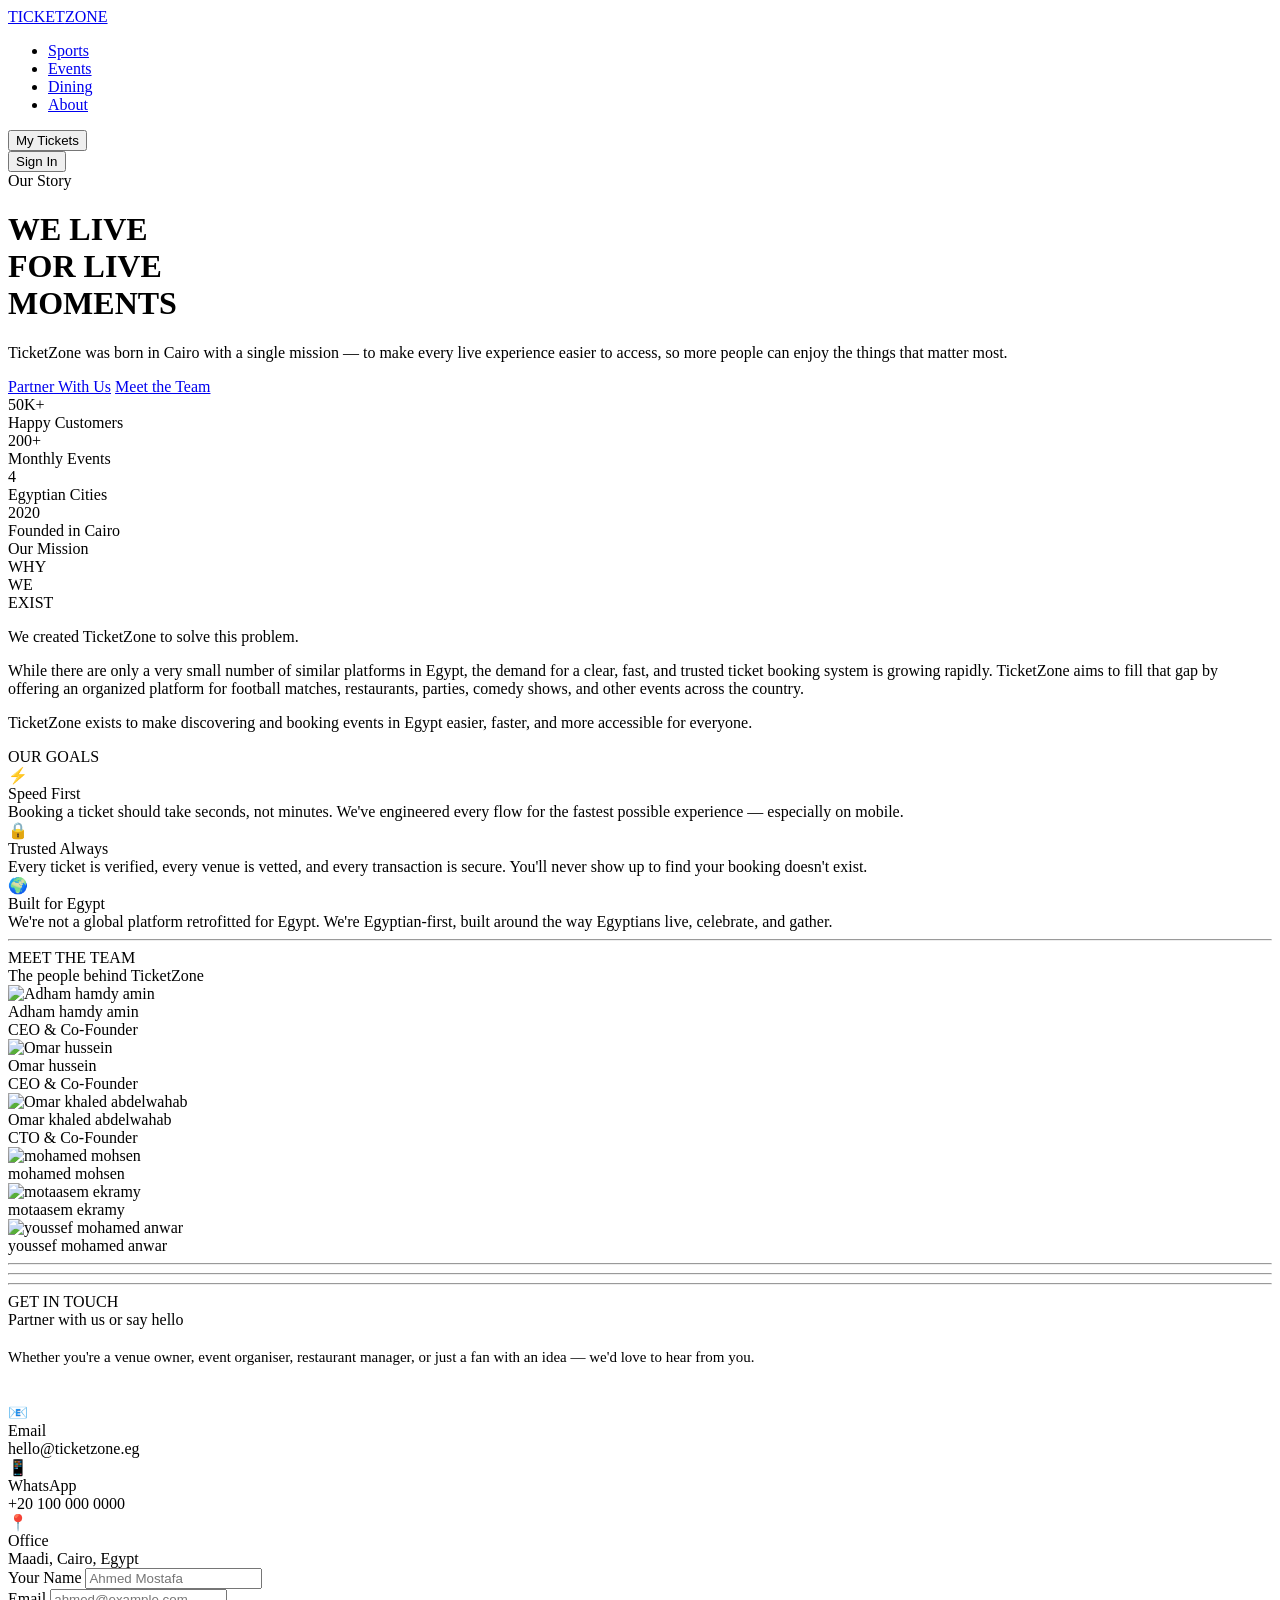
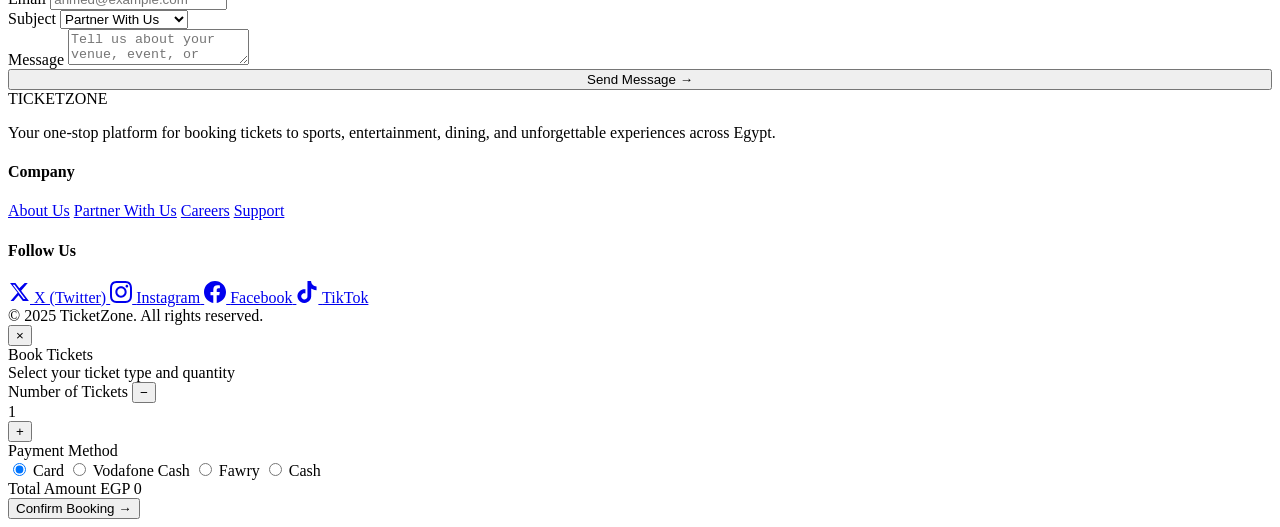
==== public/html/about.html @ b4df5277 "first commit - laravel backend" ====
<!doctype html>
<html lang="en">
  <head>
    <meta charset="UTF-8" />
    <meta name="viewport" content="width=device-width, initial-scale=1.0" />
    <title>About — TicketZone</title>
    <link rel="stylesheet" href="/css/about.css" />
  </head>

  <body>
    <nav>
      <a href="index.html" class="logo">TICKET<span>ZONE</span></a>
      <ul class="nav-links">
        <li><a href="sports.html">Sports</a></li>
        <li><a href="events.html" >Events</a></li>
        <li><a href="dining.html">Dining</a></li>
        <li><a href="about.html" class="active">About</a></li>
      </ul>
      <div class="nav-ctas">

        <a href="" id="myTicketsLink">
          <button class="nav-cta" onclick="openModal({ name: 'Sign In' })">
            My Tickets
          </button>
        </a>
        <a href="sign-in.html" id="signInLink">
          <button class="nav-sign">Sign In</button>
        </a>

        <!-- Profile Dropdown (Hidden initially) -->
        <div
          class="profile-dropdown-container"
          id="profileDropdownBtn"
          style="display: none; position: relative;"
        >
          <button class="nav-profile" onclick="toggleProfilePopup(event)">
            <svg xmlns="http://www.w3.org/2000/svg" width="20" height="20" viewBox="0 0 24 24" fill="none" stroke="currentColor" stroke-width="2" stroke-linecap="round" stroke-linejoin="round"><path d="M20 21v-2a4 4 0 0 0-4-4H8a4 4 0 0 0-4 4v2"></path><circle cx="12" cy="7" r="4"></circle></svg>
          </button>
          <div class="profile-popup" id="profilePopup">
            <div class="profile-header">
              <div class="profile-name">Frontend Team</div>
              <div class="profile-email">frontend@example.com</div>
            </div>
            <div class="profile-menu">
              <a href="#" class="profile-item">
                <svg xmlns="http://www.w3.org/2000/svg" width="18" height="18" viewBox="0 0 24 24" fill="none" stroke="currentColor" stroke-width="2" stroke-linecap="round" stroke-linejoin="round"><path d="M4 19.5A2.5 2.5 0 0 1 6.5 17H20"></path><path d="M6.5 2H20v20H6.5A2.5 2.5 0 0 1 4 19.5v-15A2.5 2.5 0 0 1 6.5 2z"></path></svg>
                My Tickets
              </a>
              <a href="#" class="profile-item">
                <svg xmlns="http://www.w3.org/2000/svg" width="18" height="18" viewBox="0 0 24 24" fill="none" stroke="currentColor" stroke-width="2" stroke-linecap="round" stroke-linejoin="round"><path d="M12.22 2h-.44a2 2 0 0 0-2 2v.18a2 2 0 0 1-1 1.73l-.43.25a2 2 0 0 1-2 0l-.15-.08a2 2 0 0 0-2.73.73l-.22.38a2 2 0 0 0 .73 2.73l.15.1a2 2 0 0 1 1 1.72v.51a2 2 0 0 1-1 1.74l-.15.09a2 2 0 0 0-.73 2.73l.22.38a2 2 0 0 0 2.73.73l.15-.08a2 2 0 0 1 2 0l.43.25a2 2 0 0 1 1 1.73V20a2 2 0 0 0 2 2h.44a2 2 0 0 0 2-2v-.18a2 2 0 0 1 1-1.73l.43-.25a2 2 0 0 1 2 0l.15.08a2 2 0 0 0 2.73-.73l.22-.39a2 2 0 0 0-.73-2.73l-.15-.08a2 2 0 0 1-1-1.74v-.5a2 2 0 0 1 1-1.74l.15-.09a2 2 0 0 0 .73-2.73l-.22-.38a2 2 0 0 0-2.73-.73l-.15.08a2 2 0 0 1-2 0l-.43-.25a2 2 0 0 1-1-1.73V4a2 2 0 0 0-2-2z"></path><circle cx="12" cy="12" r="3"></circle></svg>
                Settings
              </a>
              <div class="profile-divider"></div>
              <a href="#" class="profile-item" onclick="signOut(event)">
                <svg xmlns="http://www.w3.org/2000/svg" width="18" height="18" viewBox="0 0 24 24" fill="none" stroke="currentColor" stroke-width="2" stroke-linecap="round" stroke-linejoin="round"><path d="M9 21H5a2 2 0 0 1-2-2V5a2 2 0 0 1 2-2h4"></path><polyline points="16 17 21 12 16 7"></polyline><line x1="21" y1="12" x2="9" y2="12"></line></svg>
                Sign Out
              </a>
            </div>
          </div>
        </div>
      </div>
    </nav>

    <div class="about-hero">
      <div>
        <div class="fade-up hero-tag">Our Story</div>
        <h1 class="fade-up manifesto">
          WE LIVE<br />FOR <span>LIVE</span><br />MOMENTS
        </h1>
        <p class="fade-up hero-desc">
          TicketZone was born in Cairo with a single mission — to make every
          live experience easier to access, so more people can enjoy the things
          that matter most.
        </p>
        <div class="fade-up hero-btns">
          <a href="#contact" class="btn-primary">Partner With Us</a>
          <a href="#team" class="btn-outline">Meet the Team</a>
        </div>
      </div>
      <div class="img-mosaic">
        <div class="img-mosaic-cell"></div>
        <div class="img-mosaic-cell"></div>
        <div class="img-mosaic-cell"></div>
        <div class="img-mosaic-cell"></div>
      </div>
    </div>

    <section class="section" style="padding-bottom: 0">
      <div class="stat-cards">
        <div class="stat-card">
          <div class="stat-card-num">50<span>K+</span></div>
          <div class="stat-card-label">Happy Customers</div>
        </div>
        <div class="stat-card">
          <div class="stat-card-num">200<span>+</span></div>
          <div class="stat-card-label">Monthly Events</div>
        </div>
        <div class="stat-card">
          <div class="stat-card-num">4</div>
          <div class="stat-card-label">Egyptian Cities</div>
        </div>
        <div class="stat-card">
          <div class="stat-card-num">2020</div>
          <div class="stat-card-label">Founded in Cairo</div>
        </div>
      </div>
    </section>

    <div class="mission-section">
      <div class="mission-grid">
        <div>
          <div class="mission-label">Our Mission</div>
          <div class="mission-title">WHY<br />WE<br />EXIST</div>
        </div>
        <div class="mission-body">
          <p>We created TicketZone to solve this problem.</p>
          <p>
            While there are only a very small number of similar platforms in
            Egypt, the demand for a clear, fast, and trusted ticket booking
            system is growing rapidly. TicketZone aims to fill that gap by
            offering an organized platform for football matches, restaurants,
            parties, comedy shows, and other events across the country.
          </p>
          <p>
            TicketZone exists to make discovering and booking events in Egypt
            easier, faster, and more accessible for everyone.
          </p>
        </div>
      </div>
    </div>

    <section class="section">
      <div class="section-header">
        <div>
          <div class="section-title">OUR <span class="accent">GOALS</span></div>
        </div>
      </div>
      <div class="values-grid">
        <div class="value-card">
          <div class="value-icon">⚡</div>
          <div class="value-title">Speed First</div>
          <div class="value-desc">
            Booking a ticket should take seconds, not minutes. We've engineered
            every flow for the fastest possible experience — especially on
            mobile.
          </div>
        </div>
        <div class="value-card">
          <div class="value-icon">🔒</div>
          <div class="value-title">Trusted Always</div>
          <div class="value-desc">
            Every ticket is verified, every venue is vetted, and every
            transaction is secure. You'll never show up to find your booking
            doesn't exist.
          </div>
        </div>
        <div class="value-card">
          <div class="value-icon">🌍</div>
          <div class="value-title">Built for Egypt</div>
          <div class="value-desc">
            We're not a global platform retrofitted for Egypt. We're
            Egyptian-first, built around the way Egyptians live, celebrate, and
            gather.
          </div>
        </div>
      </div>
    </section>

    <hr class="divider" />

    <section class="section" id="team">
      <div class="section-header">
        <div>
          <div class="section-title">
            MEET THE <span class="accent">TEAM</span>
          </div>
          <div class="section-sub">The people behind TicketZone</div>
        </div>
      </div>
      <div class="team-grid" id="teamGrid"></div>
    </section>

    <hr class="divider" />

    <hr class="divider" />

    <hr class="divider" />

    <section class="section" id="contact">
      <div class="section-header">
        <div>
          <div class="section-title">
            GET IN <span class="accent">TOUCH</span>
          </div>
          <div class="section-sub">Partner with us or say hello</div>
        </div>
      </div>
      <div class="contact-grid">
        <div>
          <p
            style="
              color: var(--muted);
              font-size: 15px;
              line-height: 1.8;
              margin-bottom: 32px;
            "
          >
            Whether you're a venue owner, event organiser, restaurant manager,
            or just a fan with an idea — we'd love to hear from you.
          </p>
          <div class="contact-info">
            <div class="contact-row">
              <div class="contact-icon">📧</div>
              <div>
                <div class="contact-row-label">Email</div>
                <div class="contact-row-value">hello@ticketzone.eg</div>
              </div>
            </div>
            <div class="contact-row">
              <div class="contact-icon">📱</div>
              <div>
                <div class="contact-row-label">WhatsApp</div>
                <div class="contact-row-value">+20 100 000 0000</div>
              </div>
            </div>
            <div class="contact-row">
              <div class="contact-icon">📍</div>
              <div>
                <div class="contact-row-label">Office</div>
                <div class="contact-row-value">Maadi, Cairo, Egypt</div>
              </div>
            </div>
          </div>
        </div>
        <form class="contact-form" onsubmit="handleContact(event)">
          <div class="form-group">
            <label>Your Name</label>
            <input type="text" placeholder="Ahmed Mostafa" />
          </div>
          <div class="form-group">
            <label>Email</label>
            <input type="email" placeholder="ahmed@example.com" />
          </div>
          <div class="form-group">
            <label>Subject</label>
            <select>
              <option>Partner With Us</option>
              <option>List My Venue</option>
              <option>Media Enquiry</option>
              <option>General Enquiry</option>
              <option>Technical Support</option>
            </select>
          </div>
          <div class="form-group">
            <label>Message</label>
            <textarea
              placeholder="Tell us about your venue, event, or idea..."
            ></textarea>
          </div>
          <button
            type="submit"
            class="btn-primary"
            style="width: 100%; text-align: center"
          >
            Send Message →
          </button>
        </form>
      </div>
    </section>

    <footer>
      <div class="footer-grid">
        <div class="footer-brand">
          <span class="logo">TICKET<span>ZONE</span></span>
          <p>
            Your one-stop platform for booking tickets to sports, entertainment,
            dining, and unforgettable experiences across Egypt.
          </p>
        </div>
        <div class="footer-col">
          <h4>Company</h4>
          <a href="about.html">About Us</a>
          <a href="#">Partner With Us</a>
          <a href="#">Careers</a>
          <a href="#">Support</a>
        </div>
        <div class="footer-col">
          <h4>Follow Us</h4>
          <div class="social-links">
            <a href="#" class="social-icon" aria-label="Twitter / X">
              <svg
                xmlns="http://www.w3.org/2000/svg"
                viewBox="0 0 24 24"
                width="22"
                height="22"
                fill="currentColor"
              >
                <path
                  d="M18.244 2.25h3.308l-7.227 8.26 8.502 11.24H16.17l-4.714-6.231-5.401 6.231H2.744l7.73-8.835L2.245 2.25H8.08l4.262 5.633 5.902-5.633zm-1.161 17.52h1.833L7.084 4.126H5.117z"
                />
              </svg>
              <span>X (Twitter)</span>
            </a>
            <a href="#" class="social-icon" aria-label="Instagram">
              <svg
                xmlns="http://www.w3.org/2000/svg"
                viewBox="0 0 24 24"
                width="22"
                height="22"
                fill="currentColor"
              >
                <path
                  d="M12 2.163c3.204 0 3.584.012 4.85.07 3.252.148 4.771 1.691 4.919 4.919.058 1.265.069 1.645.069 4.849 0 3.205-.012 3.584-.069 4.849-.149 3.225-1.664 4.771-4.919 4.919-1.266.058-1.644.07-4.85.07-3.204 0-3.584-.012-4.849-.07-3.26-.149-4.771-1.699-4.919-4.92-.058-1.265-.07-1.644-.07-4.849 0-3.204.013-3.583.07-4.849.149-3.227 1.664-4.771 4.919-4.919 1.266-.057 1.645-.069 4.849-.069zm0-2.163c-3.259 0-3.667.014-4.947.072-4.358.2-6.78 2.618-6.98 6.98-.059 1.281-.073 1.689-.073 4.948 0 3.259.014 3.668.072 4.948.2 4.358 2.618 6.78 6.98 6.98 1.281.058 1.689.072 4.948.072 3.259 0 3.668-.014 4.948-.072 4.354-.2 6.782-2.618 6.979-6.98.059-1.28.073-1.689.073-4.948 0-3.259-.014-3.667-.072-4.947-.196-4.354-2.617-6.78-6.979-6.98-1.281-.059-1.69-.073-4.949-.073zm0 5.838c-3.403 0-6.162 2.759-6.162 6.162s2.759 6.163 6.162 6.163 6.162-2.759 6.162-6.163c0-3.403-2.759-6.162-6.162-6.162zm0 10.162c-2.209 0-4-1.79-4-4 0-2.209 1.791-4 4-4s4 1.791 4 4c0 2.21-1.791 4-4 4zm6.406-11.845c-.796 0-1.441.645-1.441 1.44s.645 1.44 1.441 1.44c.795 0 1.439-.645 1.439-1.44s-.644-1.44-1.439-1.44z"
                />
              </svg>
              <span>Instagram</span>
            </a>
            <a href="#" class="social-icon" aria-label="Facebook">
              <svg
                xmlns="http://www.w3.org/2000/svg"
                viewBox="0 0 24 24"
                width="22"
                height="22"
                fill="currentColor"
              >
                <path
                  d="M24 12.073c0-6.627-5.373-12-12-12s-12 5.373-12 12c0 5.99 4.388 10.954 10.125 11.854v-8.385H7.078v-3.47h3.047V9.43c0-3.007 1.792-4.669 4.533-4.669 1.312 0 2.686.235 2.686.235v2.953H15.83c-1.491 0-1.956.925-1.956 1.874v2.25h3.328l-.532 3.47h-2.796v8.385C19.612 23.027 24 18.062 24 12.073z"
                />
              </svg>
              <span>Facebook</span>
            </a>
            <a href="#" class="social-icon" aria-label="TikTok">
              <svg
                xmlns="http://www.w3.org/2000/svg"
                viewBox="0 0 24 24"
                width="22"
                height="22"
                fill="currentColor"
              >
                <path
                  d="M12.525.02c1.31-.02 2.61-.01 3.91-.02.08 1.53.63 3.09 1.75 4.17 1.12 1.11 2.7 1.62 4.24 1.79v4.03c-1.44-.05-2.89-.35-4.2-.97-.57-.26-1.1-.59-1.62-.93-.01 2.92.01 5.84-.02 8.75-.08 1.4-.54 2.79-1.35 3.94-1.31 1.92-3.58 3.17-5.91 3.21-1.43.08-2.86-.31-4.08-1.03-2.02-1.19-3.44-3.37-3.65-5.71-.02-.5-.03-1-.01-1.49.18-1.9 1.12-3.72 2.58-4.96 1.66-1.44 3.98-2.13 6.15-1.72.02 1.48-.04 2.96-.04 4.44-.99-.32-2.15-.23-3.02.37-.63.41-1.11 1.04-1.36 1.75-.21.51-.15 1.07-.14 1.61.24 1.64 1.82 3.02 3.5 2.87 1.12-.01 2.19-.66 2.77-1.61.19-.33.4-.67.41-1.06.1-1.79.06-3.57.07-5.36.01-4.03-.01-8.05.02-12.07z"
                />
              </svg>
              <span>TikTok</span>
            </a>
          </div>
        </div>
      </div>
      <div class="footer-bottom">
        <div>&copy; 2025 TicketZone. All rights reserved.</div>
      </div>
    </footer>

    <div class="modal-overlay" id="modalOverlay" onclick="closeModal(event)">
      <div class="modal" id="modal">
        <button class="modal-close" onclick="closeModal()">×</button>
        <div class="modal-title" id="modalTitle">Book Tickets</div>
        <div class="modal-subtitle" id="modalSubtitle">
          Select your ticket type and quantity
        </div>
        <div class="ticket-options" id="ticketOptions"></div>
        <div class="qty-control">
          <span class="qty-label">Number of Tickets</span>
          <button class="qty-btn" onclick="changeQty(-1)">−</button>
          <div class="qty-num" id="qtyNum">1</div>
          <button class="qty-btn" onclick="changeQty(1)">+</button>
        </div>
        <div class="payment-section">
          <div class="payment-title">Payment Method</div>
          <div class="payment-methods" id="paymentMethods">
            <label class="pay-method">
              <input type="radio" name="paymentMethod" value="card" checked />
              <span>Card</span>
            </label>
            <label class="pay-method">
              <input type="radio" name="paymentMethod" value="vodafone" />
              <span>Vodafone Cash</span>
            </label>
            <label class="pay-method">
              <input type="radio" name="paymentMethod" value="fawry" />
              <span>Fawry</span>
            </label>
            <label class="pay-method">
              <input type="radio" name="paymentMethod" value="cash" />
              <span>Cash</span>
            </label>
          </div>
          <div class="payment-details" id="paymentDetails"></div>
        </div>
        <div class="modal-total">
          <span class="total-label">Total Amount</span>
          <span class="total-amount" id="totalAmount">EGP 0</span>
        </div>
        <button class="book-btn" onclick="confirmBooking()">
          Confirm Booking →
        </button>
      </div>
    </div>

    <script>
      const teamMembers = [
        {
          name: "Adham hamdy amin",
          role: "CEO & Co-Founder",
          bio: "",
          img: "",
        },
        {
          name: "Omar hussein",
          role: "CEO & Co-Founder",
          bio: "",
          img: "",
        },
        {
          name: "Omar khaled abdelwahab",
          role: "CTO & Co-Founder",
          bio: "",
          img: "",
        },
        {
          name: "mohamed mohsen",
          role: "",
          bio: "",
          img: "",
        },
        {
          name: "motaasem ekramy",
          role: "",
          bio: "",
          img: "",
        },
        {
          name: "youssef mohamed anwar",
          role: "",
          bio: "",
          img: "",
        },
      ];

      const partnerNames = [
        "AL AHLY SC",
        "ZAMALEK SC",
        "CAIRO OPERA",
        "FOUR SEASONS",
        "W HOTELS",
        "NUSR-ET",
        "CITYSTARS",
        "NOBU CAIRO",
      ];

      function renderTeam() {
        const grid = document.getElementById("teamGrid");
        if (!grid || typeof teamMembers === "undefined") return;
        grid.innerHTML = teamMembers
          .map(
            (m) => `
    <div class="team-card">
      <div class="team-img"><img src="${m.img}" alt="${m.name}" loading="lazy"></div>
      <div class="team-body">
        <div class="team-name">${m.name}</div>
        <div class="team-role">${m.role}</div>
        <div class="team-bio">${m.bio}</div>
      </div>
    </div>`,
          )
          .join("");
      }

      function renderTimeline() {
        const timeline = document.getElementById("timeline");
        if (!timeline || typeof timelineData === "undefined") return;
        timeline.innerHTML = timelineData
          .map(
            (t) => `
    <div class="tl-item">
      <div class="tl-dot"></div>
      <div class="tl-year">${t.year}</div>
      <div class="tl-title">${t.title}</div>
      <div class="tl-desc">${t.desc}</div>
    </div>`,
          )
          .join("");
      }

      function renderPartners() {
        const row = document.getElementById("partnersRow");
        if (!row || typeof partnerNames === "undefined") return;
        row.innerHTML = partnerNames
          .map(
            (p) => `
    <div class="partner-logo">${p}</div>`,
          )
          .join("");
      }

      function handleContact(e) {
        e.preventDefault();
        alert("✅ Message sent! We'll get back to you within 24 hours.");
      }

      renderTeam();
      renderTimeline();
      renderPartners();

      document.querySelectorAll(".nav-links a, .logo").forEach((a) => {
        a.addEventListener("click", function (e) {
          const href = this.getAttribute("href");
          if (!href || href.startsWith("#") || href.startsWith("javascript"))
            return;
          e.preventDefault();
          document.body.style.transition =
            "opacity 0.22s ease, transform 0.22s ease";
          document.body.style.opacity = "0";
          document.body.style.transform = "translateY(-8px)";
          setTimeout(() => {
            location.href = href;
          }, 230);
        });
      });

      // Profile and Sign In State Management
      document.addEventListener("DOMContentLoaded", () => {
        const isSignedIn = localStorage.getItem("signedIn") === "true";
        const signInLink = document.getElementById("signInLink");
        const profileDropdownBtn = document.getElementById("profileDropdownBtn");
        const myTicketsLink = document.getElementById("myTicketsLink");

        if (isSignedIn) {
          if (signInLink) signInLink.style.display = "none";
          if (profileDropdownBtn) profileDropdownBtn.style.display = "block";
          if (myTicketsLink) {
            myTicketsLink.href = "#";
            const btn = myTicketsLink.querySelector("button");
            btn?.removeAttribute("onclick");
            if (btn) btn.onclick = () => alert("Redirecting to My Tickets...");
          }
        } else {
          if (signInLink) signInLink.style.display = "block";
          if (profileDropdownBtn) profileDropdownBtn.style.display = "none";
        }

        // Close dropdown when clicking outside
        document.addEventListener("click", (e) => {
          const popup = document.getElementById("profilePopup");
          const profileBtn = document.getElementById("profileDropdownBtn");
          if (
            popup &&
            popup.classList.contains("active") &&
            profileBtn &&
            !profileBtn.contains(e.target)
          ) {
            popup.classList.remove("active");
          }
        });
      });

      function toggleProfilePopup(e) {
        e.stopPropagation();
        const popup = document.getElementById("profilePopup");
        if (popup) popup.classList.toggle("active");
      }

      function signOut(e) {
        e.preventDefault();
        localStorage.removeItem("signedIn");
        window.location.reload();
      }

      // Modal state
      let currentEvent = null;
      let selectedTicketIdx = 0;
      let qty = 1;
      let paymentMethod = "card";

      function setPaymentDetails(method) {
        paymentMethod = method;
        const wrap = document.getElementById("paymentDetails");
        if (!wrap) return;
        if (method === "card") {
          wrap.innerHTML = `
            <div class="field full">
              <label>Name on card</label>
              <input type="text" id="cardName" placeholder="Full name">
            </div>
            <div class="field full">
              <label>Card number</label>
              <input type="text" id="cardNumber" inputmode="numeric" placeholder="1234 5678 9012 3456" maxlength="19">
            </div>
            <div class="field">
              <label>Expiry</label>
              <input type="text" id="cardExpiry" placeholder="MM/YY" maxlength="5">
            </div>
            <div class="field">
              <label>CVV</label>
              <input type="text" id="cardCvv" inputmode="numeric" placeholder="123" maxlength="3">
            </div>
          `;
          document
            .getElementById("cardNumber")
            ?.addEventListener("input", function (e) {
              let val = this.value.replace(/\\D/g, "");
              val = val.substring(0, 16);
              let parts = [];
              for (let i = 0; i < val.length; i += 4) {
                parts.push(val.substring(i, i + 4));
              }
              this.value = parts.join(" ");
            });
          document
            .getElementById("cardExpiry")
            ?.addEventListener("input", function (e) {
              let val = this.value.replace(/\\D/g, "");
              val = val.substring(0, 4);
              if (val.length >= 3) {
                this.value = val.substring(0, 2) + "/" + val.substring(2);
              } else {
                this.value = val;
              }
            });
          return;
        }
        if (method === "vodafone") {
          wrap.innerHTML = `
            <div class="field full">
              <label>Vodafone Cash number</label>
              <input type="tel" id="vfNumber" placeholder="01xxxxxxxxx" maxlength="11">
            </div>
            <div class="payment-note">You will receive a payment request after confirming.</div>
          `;
          return;
        }
        if (method === "fawry") {
          wrap.innerHTML = `
            <div class="field full">
              <label>Mobile number (for receipt)</label>
              <input type="tel" id="fawryMobile" placeholder="01xxxxxxxxx" maxlength="11">
            </div>
            <div class="payment-note">A Fawry reference code will be generated after confirming.</div>
          `;
          return;
        }
        wrap.innerHTML = `<div class="payment-note">Pay at the venue before entry. Keep your booking confirmation.</div>`;
      }

      function openModal(ev) {
        currentEvent = ev;
        selectedTicketIdx = 0;
        qty = 1;
        document.getElementById("modalTitle").textContent = ev.name;
        document.getElementById("modalSubtitle").textContent =
          (ev.date || "") + (ev.location ? " · " + ev.location : "");
        const opts = document.getElementById("ticketOptions");
        opts.innerHTML = (ev.tickets || [])
          .map(
            (t, i) => `
          <div class="ticket-option ${i === 0 ? "selected" : ""}" onclick="selectTicket(${i})">
            <div>
              <div class="ticket-type">${t.type}</div>
              <div class="ticket-perks">${t.perks}</div>
            </div>
            <div class="ticket-right">
              <div class="ticket-price-tag">EGP ${t.price}</div>
            </div>
          </div>
        `,
          )
          .join("");
        document.getElementById("qtyNum").textContent = qty;
        updateTotal();
        const selected = document.querySelector(
          'input[name="paymentMethod"]:checked',
        );
        setPaymentDetails(selected ? selected.value : "card");
        document.getElementById("modalOverlay").classList.add("open");
      }

      function selectTicket(idx) {
        selectedTicketIdx = idx;
        document.querySelectorAll(".ticket-option").forEach((el, i) => {
          el.classList.toggle("selected", i === idx);
        });
        updateTotal();
      }

      function changeQty(delta) {
        qty = Math.max(1, Math.min(10, qty + delta));
        document.getElementById("qtyNum").textContent = qty;
        updateTotal();
      }

      function updateTotal() {
        if (!currentEvent || !currentEvent.tickets || !currentEvent.tickets.length) {
          document.getElementById("totalAmount").textContent = "EGP 0";
          return;
        }
        const price = currentEvent.tickets[selectedTicketIdx].price * qty;
        document.getElementById("totalAmount").textContent =
          "EGP " + price.toLocaleString();
      }

      function closeModal(e) {
        if (!e || e.target === document.getElementById("modalOverlay") || e.target.classList.contains("modal-close") || e.target.tagName === 'BUTTON') {
          if (e && e.target.tagName === 'BUTTON' && !e.target.classList.contains("modal-close")) return;
          document.getElementById("modalOverlay").classList.remove("open");
        }
      }

      function confirmBooking() {
        if (
          !currentEvent ||
          !currentEvent.tickets ||
          !currentEvent.tickets.length
        ) {
          alert("Sign in to view your tickets.");
          document.getElementById("modalOverlay").classList.remove("open");
          return;
        }
        const t = currentEvent.tickets[selectedTicketIdx];
        const total = (t.price * qty).toLocaleString();
        const method = paymentMethod || "card";

        if (method === "card") {
          const name = (
            document.getElementById("cardName")?.value || ""
          ).trim();
          const number = (
            document.getElementById("cardNumber")?.value || ""
          ).replace(/\\s+/g, "");
          const expiry = (
            document.getElementById("cardExpiry")?.value || ""
          ).trim();
          const cvv = (document.getElementById("cardCvv")?.value || "").trim();
          if (
            !name ||
            number.length < 12 ||
            expiry.length < 4 ||
            cvv.length !== 3
          ) {
            alert(
              "Please enter valid card details.\\n\\n- Name on card\\n- Card number (at least 12 digits)\\n- Expiry (MM/YY)\\n- 3-digit CVV",
            );
            return;
          }
        } else if (method === "vodafone") {
          const vf = (document.getElementById("vfNumber")?.value || "").trim();
          if (!vf || vf.length !== 11) {
            alert("Please enter a valid 11-digit Vodafone Cash number.");
            return;
          }
        } else if (method === "fawry") {
          const m = (
            document.getElementById("fawryMobile")?.value || ""
          ).trim();
          if (!m || m.length < 10) {
            alert("Please enter your mobile number (at least 10 digits).");
            return;
          }
        }

        const methodLabel =
          method === "card"
            ? "Card"
            : method === "vodafone"
              ? "Vodafone Cash"
              : method === "fawry"
                ? "Fawry"
                : "Cash";

        var message =
          "Booking Confirmed!" +
          "\\r\\n\\r\\n" +
          currentEvent.name +
          "\\r\\n" +
          t.type +
          " × " +
          qty +
          "\\r\\n" +
          "Total: EGP " +
          total +
          "\\r\\n" +
          "Payment: " +
          methodLabel +
          "\\r\\n\\r\\n" +
          "A confirmation will be sent to your email.";

        alert(message);
        document.getElementById("modalOverlay").classList.remove("open");
      }

      // Add payment method listener to about.html
      document.addEventListener("DOMContentLoaded", () => {
        document
          .getElementById("paymentMethods")
          ?.addEventListener("change", (e) => {
            if (e.target && e.target.name === "paymentMethod")
              setPaymentDetails(e.target.value);
          });
      });
    </script>
  </body>
</html>
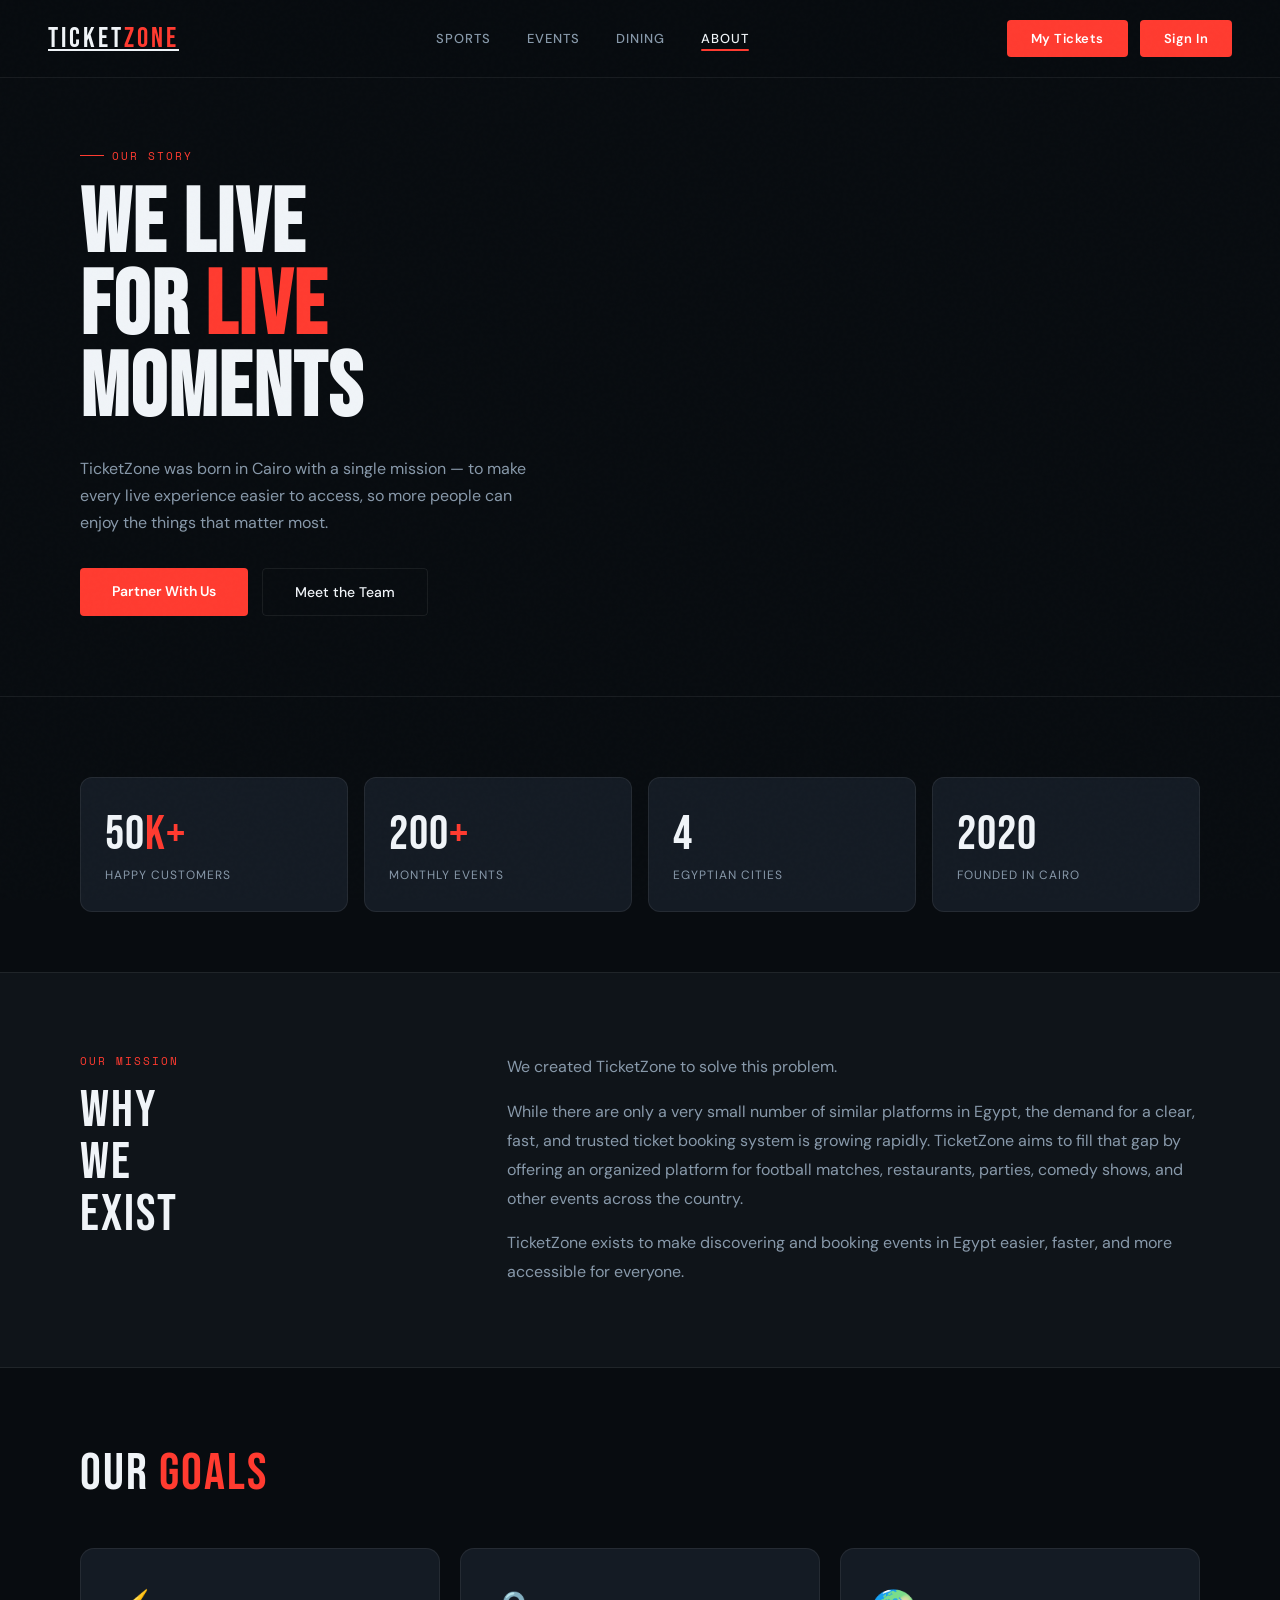
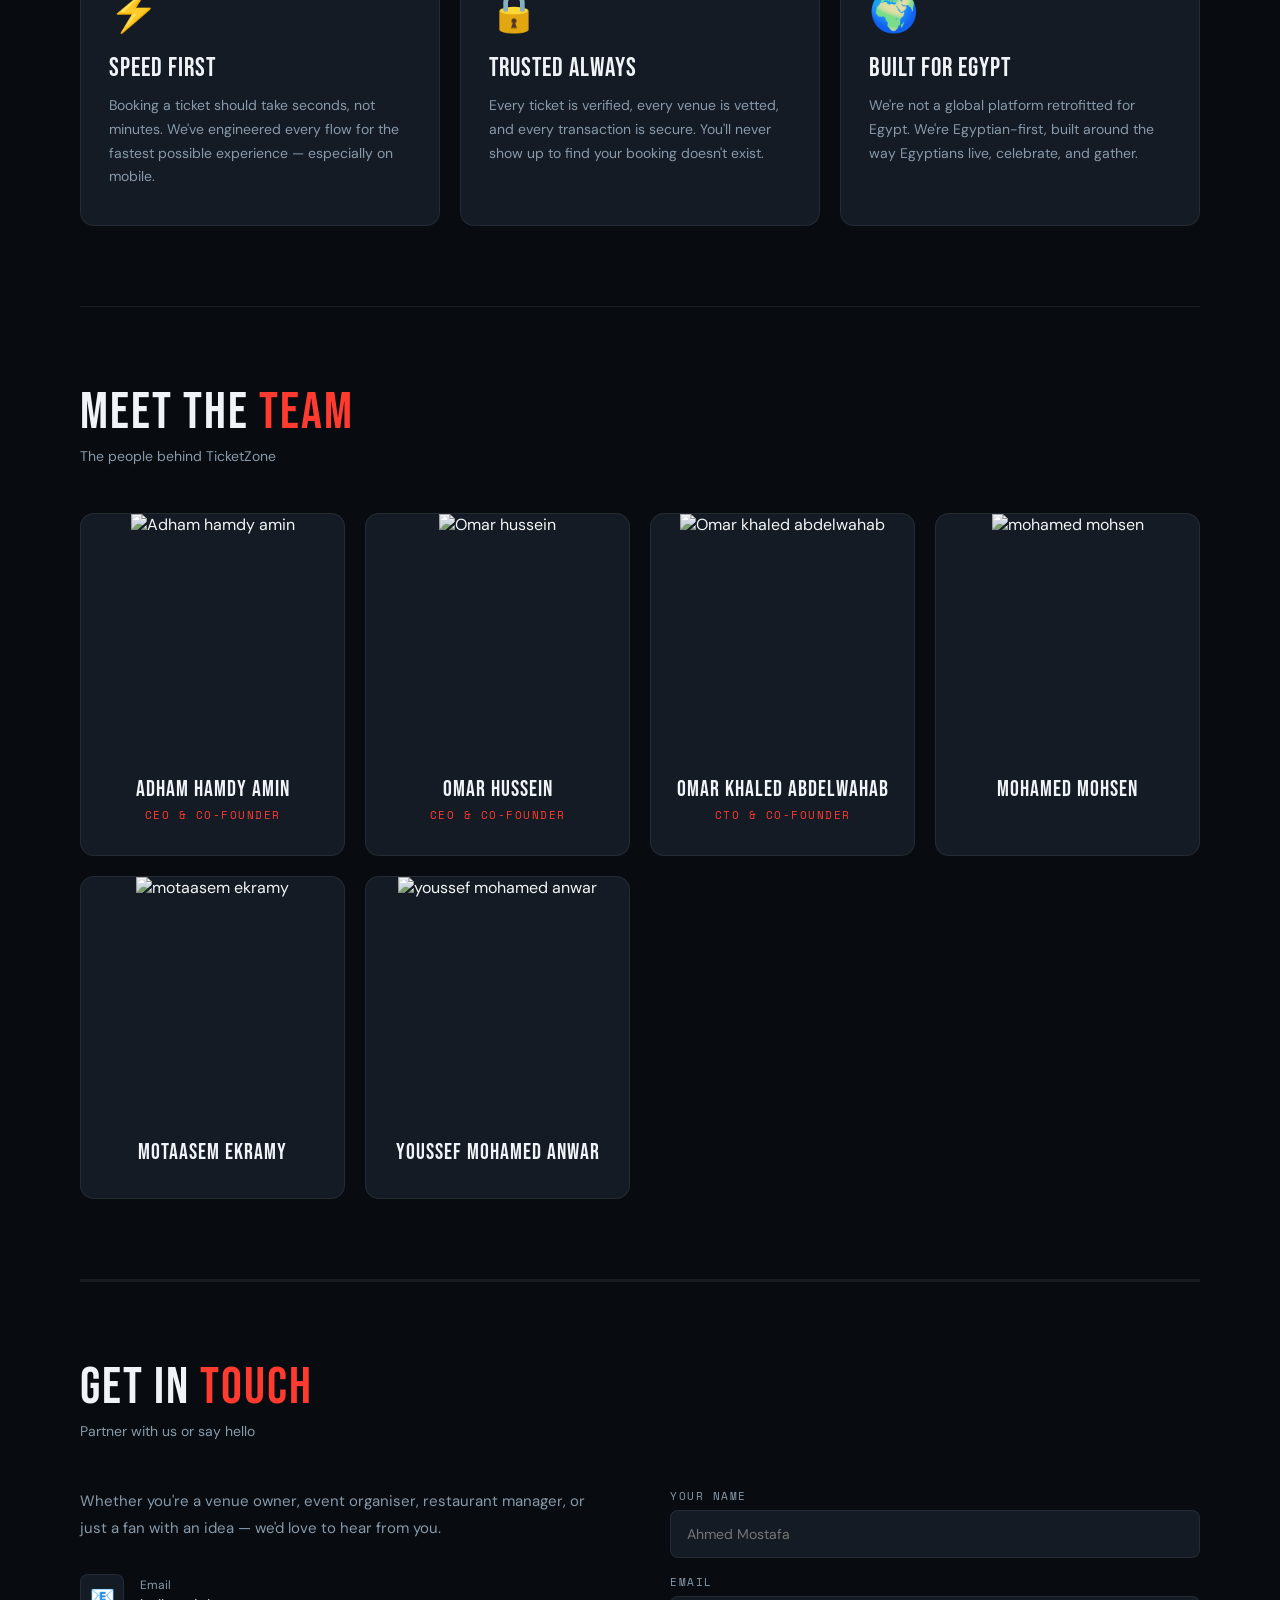
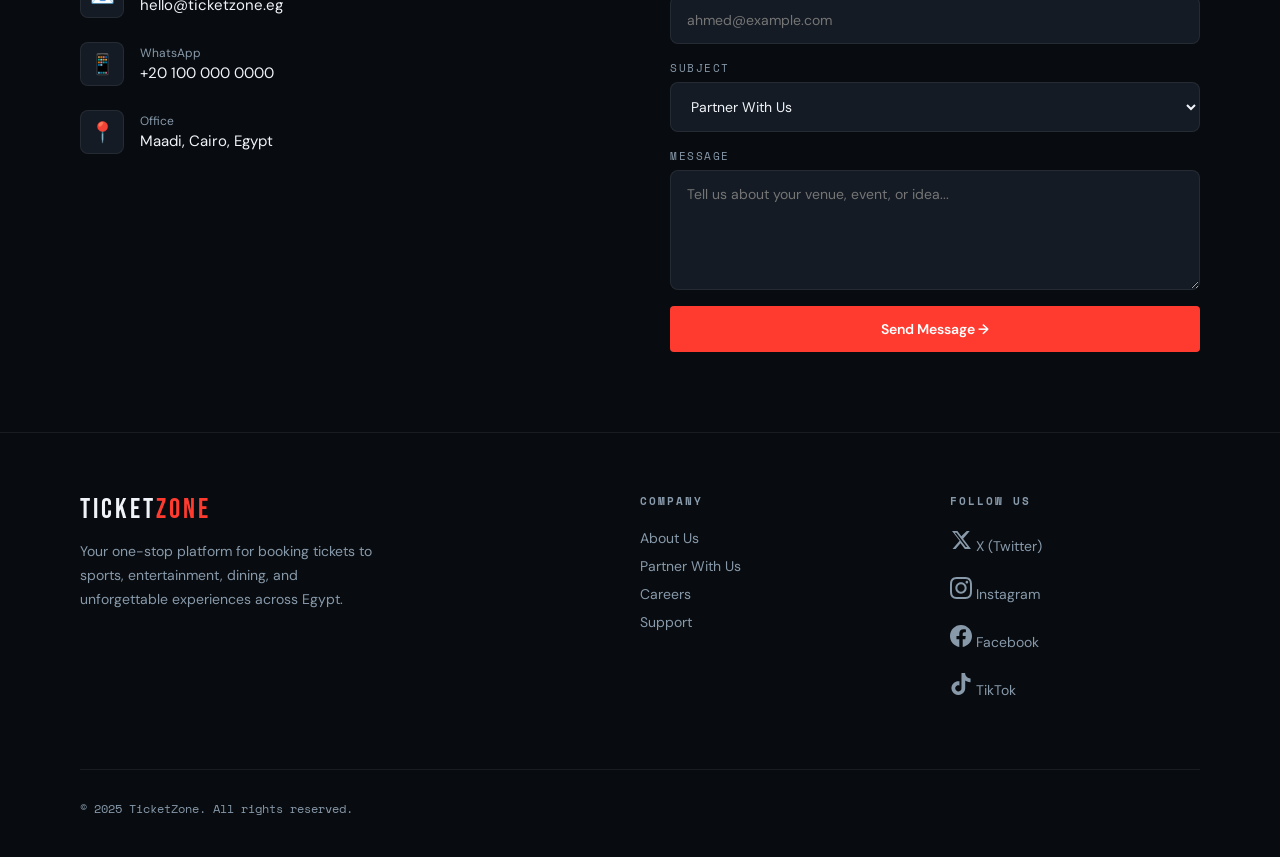
==== commit 9e049b81: "Update stylesheet links to use the correct public path in HTML files Co-authored-by: Copilot <copilo" ====
--- a/public/html/about.html
+++ b/public/html/about.html
@@ -4,7 +4,7 @@
     <meta charset="UTF-8" />
     <meta name="viewport" content="width=device-width, initial-scale=1.0" />
     <title>About — TicketZone</title>
-    <link rel="stylesheet" href="/css/about.css" />
+    <link rel="stylesheet" href="/public/css/about.css" />
   </head>
 
   <body>
--- a/public/css/about.css
+++ b/public/css/about.css
@@ -0,0 +1,1152 @@
+@import url("https://fonts.googleapis.com/css2?family=Bebas+Neue&family=DM+Sans:wght@300;400;500;600&family=Space+Mono:wght@400;700&display=swap");
+
+:root {
+  --bg: rgb(8, 12, 16);
+  --surface: rgb(15, 20, 25);
+  --card: rgb(20, 27, 36);
+  --border: rgba(255, 255, 255, 0.07);
+  --accent: rgb(255, 59, 48);
+  --gold: rgb(255, 184, 0);
+  --cyan: rgb(0, 229, 255);
+  --green: rgb(0, 255, 136);
+  --purple: rgb(168, 85, 247);
+  --pink: rgb(255, 110, 199);
+  --text: rgb(240, 244, 248);
+  --muted: rgb(136, 153, 170);
+  --font-display: "Bebas Neue", sans-serif;
+  --font-body: "DM Sans", sans-serif;
+  --font-mono: "Space Mono", monospace;
+}
+
+*,
+*::before,
+*::after {
+  box-sizing: border-box;
+  margin: 0;
+  padding: 0;
+}
+
+/* --- BASE --- */
+body {
+  background: var(--bg);
+  color: var(--text);
+  font-family: var(--font-body);
+  overflow-x: hidden;
+  cursor: auto;
+}
+body::before {
+  content: "";
+  position: fixed;
+  inset: 0;
+  background-image: url("data:image/svg+xml,%3Csvg viewBox='0 0 256 256' xmlns='http://www.w3.org/2000/svg'%3E%3Cfilter id='noise'%3E%3CfeTurbulence type='fractalNoise' baseFrequency='0.9' numOctaves='4' stitchTiles='stitch'/%3E%3C/filter%3E%3Crect width='100%25' height='100%25' filter='url(%23noise)' opacity='0.03'/%3E%3C/svg%3E");
+  pointer-events: none;
+  z-index: 9997;
+  opacity: 0.4;
+}
+
+nav {
+  position: fixed;
+  top: 0;
+  left: 0;
+  right: 0;
+  z-index: 100;
+  display: flex;
+  align-items: center;
+  justify-content: space-between;
+  padding: 20px 48px;
+  background: rgba(8, 12, 16, 0.85);
+  backdrop-filter: blur(20px);
+  border-bottom: 1px solid var(--border);
+}
+
+.logo {
+  font-family: var(--font-display);
+  font-size: 28px;
+  letter-spacing: 3px;
+  color: var(--text);
+}
+
+.logo span {
+  color: var(--accent);
+}
+
+.nav-links {
+  display: flex;
+  gap: 36px;
+  list-style: none;
+}
+
+.nav-links a {
+  color: var(--muted);
+  text-decoration: none;
+  font-size: 13px;
+  font-weight: 500;
+  letter-spacing: 1px;
+  text-transform: uppercase;
+  transition: color 0.2s;
+}
+
+.nav-links a:hover {
+  color: var(--text);
+}
+
+.nav-links a.active {
+  color: var(--text);
+  position: relative;
+  display: inline-block;
+  padding-bottom: 4px;
+}
+
+.nav-links a.active::after {
+  content: "";
+  position: absolute;
+  bottom: 0;
+  left: 0;
+  width: 100%;
+  height: 2px;
+  background: var(--accent);
+  border-radius: 1px;
+  transform-origin: left center;
+  animation: navUnderline 0.35s ease forwards;
+}
+
+@keyframes navUnderline {
+  from { transform: scaleX(0); }
+  to   { transform: scaleX(1); }
+}
+
+.page-fade-out {
+  animation: fadeOut 0.25s ease forwards;
+}
+
+@keyframes fadeOut {
+  to { opacity: 0; transform: translateY(-8px); }
+}
+
+.nav-cta {
+  background: var(--accent);
+  color: white;
+  padding: 10px 24px;
+  border: none;
+  border-radius: 4px;
+  font-family: var(--font-body);
+  font-size: 13px;
+  font-weight: 600;
+  letter-spacing: 0.5px;
+  cursor: pointer;
+  transition: all 0.2s;
+}
+
+.nav-sign {
+  background: var(--accent);
+  color: white;
+  padding: 10px 24px;
+  border: none;
+  border-radius: 4px;
+  font-family: var(--font-body);
+  font-size: 13px;
+  font-weight: 600;
+  letter-spacing: 0.5px;
+  cursor: pointer;
+  transition: all 0.2s;
+}
+
+.nav-ctas {
+  display: flex;
+  align-items: center;
+  gap: 12px;
+}
+
+.nav-cta:hover,
+.nav-sign:hover {
+  background: rgb(242, 100, 93);
+  transform: translateY(-1px);
+}
+.about-hero {
+  display: grid;
+  grid-template-columns: 1fr 1fr;
+  gap: 60px;
+  align-items: center;
+  padding: 140px 80px 80px;
+  border-bottom: 1px solid var(--border);
+}
+.hero-tag {
+  display: inline-flex;
+  align-items: center;
+  gap: 8px;
+  font-family: var(--font-mono);
+  font-size: 11px;
+  color: var(--accent);
+  text-transform: uppercase;
+  letter-spacing: 2px;
+  margin-bottom: 20px;
+}
+.hero-tag::before {
+  content: "";
+  width: 24px;
+  height: 1px;
+  background: var(--accent);
+}
+.manifesto {
+  font-family: var(--font-display);
+  font-size: clamp(52px, 7vw, 90px);
+  letter-spacing: 2px;
+  line-height: 0.92;
+  margin-bottom: 24px;
+}
+.manifesto span {
+  color: var(--accent);
+}
+.hero-desc {
+  color: var(--muted);
+  font-size: 16px;
+  line-height: 1.7;
+  max-width: 460px;
+  margin-bottom: 32px;
+}
+.hero-btns {
+  display: flex;
+  gap: 14px;
+}
+.img-mosaic {
+  display: grid;
+  grid-template-columns: 1fr 1fr;
+  gap: 12px;
+}
+.img-mosaic-cell {
+  border-radius: 12px;
+  overflow: hidden;
+}
+.img-mosaic-cell img {
+  width: 100%;
+  height: 200px;
+  object-fit: cover;
+  filter: saturate(0.7);
+  transition: filter 0.3s;
+}
+.img-mosaic-cell:hover img {
+  filter: saturate(1);
+}
+.img-mosaic-cell:nth-child(2) {
+  margin-top: 28px;
+}
+.img-mosaic-cell:nth-child(4) {
+  margin-top: -28px;
+}
+
+/* --- SECTION --- */
+.section {
+  padding: 80px;
+}
+.section-header {
+  display: flex;
+  justify-content: space-between;
+  align-items: flex-end;
+  margin-bottom: 48px;
+}
+.section-title {
+  font-family: var(--font-display);
+  font-size: 52px;
+  letter-spacing: 2px;
+  line-height: 1;
+}
+.section-title .accent {
+  color: var(--accent);
+}
+.section-sub {
+  color: var(--muted);
+  font-size: 14px;
+  margin-top: 8px;
+}
+
+/* --- STAT CARDS --- */
+.stat-cards {
+  display: grid;
+  grid-template-columns: repeat(4, 1fr);
+  gap: 16px;
+  margin-bottom: 60px;
+}
+.stat-card {
+  background: var(--card);
+  border: 1px solid var(--border);
+  border-radius: 12px;
+  padding: 28px 24px;
+}
+.stat-card-num {
+  font-family: var(--font-display);
+  font-size: 48px;
+  letter-spacing: 1px;
+}
+.stat-card-num span {
+  color: var(--accent);
+}
+.stat-card-label {
+  font-size: 12px;
+  color: var(--muted);
+  text-transform: uppercase;
+  letter-spacing: 1px;
+  margin-top: 4px;
+}
+
+/* --- MISSION --- */
+.mission-section {
+  background: var(--surface);
+  border-top: 1px solid var(--border);
+  border-bottom: 1px solid var(--border);
+  padding: 80px;
+}
+.mission-grid {
+  display: grid;
+  grid-template-columns: 1fr 2fr;
+  gap: 80px;
+  align-items: start;
+}
+.mission-label {
+  font-family: var(--font-mono);
+  font-size: 11px;
+  color: var(--accent);
+  text-transform: uppercase;
+  letter-spacing: 2px;
+  margin-bottom: 16px;
+}
+.mission-title {
+  font-family: var(--font-display);
+  font-size: 52px;
+  letter-spacing: 2px;
+  line-height: 1;
+}
+.mission-body {
+  color: var(--muted);
+  font-size: 16px;
+  line-height: 1.8;
+}
+.mission-body p + p {
+  margin-top: 16px;
+}
+
+/* --- VALUES --- */
+.values-grid {
+  display: grid;
+  grid-template-columns: repeat(3, 1fr);
+  gap: 20px;
+}
+.value-card {
+  background: var(--card);
+  border: 1px solid var(--border);
+  border-radius: 14px;
+  padding: 36px 28px;
+  transition: all 0.3s;
+}
+.value-card:hover {
+  border-color: var(--accent);
+  transform: translateY(-4px);
+}
+.value-icon {
+  font-size: 40px;
+  margin-bottom: 16px;
+}
+.value-title {
+  font-family: var(--font-display);
+  font-size: 26px;
+  letter-spacing: 1px;
+  margin-bottom: 10px;
+}
+.value-desc {
+  color: var(--muted);
+  font-size: 14px;
+  line-height: 1.7;
+}
+
+/* --- TEAM --- */
+.team-grid {
+  display: grid;
+  grid-template-columns: repeat(4, 1fr);
+  gap: 20px;
+}
+.team-card {
+  background: var(--card);
+  border: 1px solid var(--border);
+  border-radius: 14px;
+  overflow: hidden;
+  text-align: center;
+  transition: all 0.3s;
+}
+.team-card:hover {
+  border-color: rgba(255, 255, 255, 0.15);
+  transform: translateY(-4px);
+}
+.team-img {
+  height: 240px;
+  overflow: hidden;
+}
+.team-img img {
+  width: 100%;
+  height: 100%;
+  object-fit: cover;
+  filter: saturate(0.6) grayscale(0.3);
+  transition: all 0.3s;
+}
+.team-card:hover .team-img img {
+  filter: saturate(1) grayscale(0);
+}
+.team-body {
+  padding: 22px;
+}
+.team-name {
+  font-family: var(--font-display);
+  font-size: 22px;
+  letter-spacing: 1px;
+  margin-bottom: 4px;
+}
+.team-role {
+  font-family: var(--font-mono);
+  font-size: 11px;
+  color: var(--accent);
+  text-transform: uppercase;
+  letter-spacing: 1.5px;
+  margin-bottom: 10px;
+}
+.team-bio {
+  font-size: 13px;
+  color: var(--muted);
+  line-height: 1.6;
+}
+
+/* --- TIMELINE --- */
+.timeline {
+  position: relative;
+  padding-left: 40px;
+  max-width: 600px;
+}
+.timeline::before {
+  content: "";
+  position: absolute;
+  left: 12px;
+  top: 0;
+  bottom: 0;
+  width: 1px;
+  background: var(--border);
+}
+.tl-item {
+  position: relative;
+  margin-bottom: 40px;
+}
+.tl-dot {
+  width: 14px;
+  height: 14px;
+  border-radius: 50%;
+  background: var(--accent);
+  border: 2px solid var(--bg);
+  position: absolute;
+  left: -34px;
+  top: 4px;
+}
+.tl-year {
+  font-family: var(--font-mono);
+  font-size: 11px;
+  color: var(--accent);
+  letter-spacing: 1px;
+  margin-bottom: 6px;
+}
+.tl-title {
+  font-family: var(--font-display);
+  font-size: 22px;
+  letter-spacing: 1px;
+  margin-bottom: 6px;
+}
+.tl-desc {
+  color: var(--muted);
+  font-size: 14px;
+  line-height: 1.6;
+}
+
+/* --- PARTNERS --- */
+.partners-row {
+  display: flex;
+  gap: 16px;
+  flex-wrap: wrap;
+}
+.partner-logo {
+  background: var(--card);
+  border: 1px solid var(--border);
+  border-radius: 10px;
+  padding: 18px 28px;
+  font-family: var(--font-display);
+  font-size: 18px;
+  letter-spacing: 1px;
+  color: var(--muted);
+  transition: all 0.2s;
+  cursor: pointer;
+}
+.partner-logo:hover {
+  border-color: var(--accent);
+  color: var(--text);
+}
+
+/* --- CONTACT --- */
+.contact-grid {
+  display: grid;
+  grid-template-columns: 1fr 1fr;
+  gap: 60px;
+  align-items: start;
+}
+.contact-info {
+  display: flex;
+  flex-direction: column;
+  gap: 24px;
+}
+.contact-row {
+  display: flex;
+  align-items: center;
+  gap: 16px;
+}
+.contact-icon {
+  width: 44px;
+  height: 44px;
+  background: var(--card);
+  border: 1px solid var(--border);
+  border-radius: 8px;
+  display: flex;
+  align-items: center;
+  justify-content: center;
+  font-size: 20px;
+  flex-shrink: 0;
+}
+.contact-row-label {
+  font-size: 12px;
+  color: var(--muted);
+  margin-bottom: 2px;
+}
+.contact-row-value {
+  font-size: 15px;
+}
+.contact-form {
+  display: flex;
+  flex-direction: column;
+  gap: 16px;
+}
+.form-group {
+  display: flex;
+  flex-direction: column;
+  gap: 6px;
+}
+.form-group label {
+  font-family: var(--font-mono);
+  font-size: 11px;
+  text-transform: uppercase;
+  letter-spacing: 1.5px;
+  color: var(--muted);
+}
+.form-group input,
+.form-group textarea,
+.form-group select {
+  background: var(--card);
+  border: 1px solid var(--border);
+  border-radius: 8px;
+  padding: 14px 16px;
+  color: var(--text);
+  font-family: var(--font-body);
+  font-size: 14px;
+}
+.form-group input:focus,
+.form-group textarea:focus,
+.form-group select:focus {
+  border-color: var(--accent);
+}
+.form-group textarea {
+  resize: vertical;
+  min-height: 120px;
+}
+.form-group select option {
+  background: var(--card);
+}
+
+/* --- BUTTONS --- */
+.btn-primary {
+  background: var(--accent);
+  color: white;
+  padding: 14px 32px;
+  border: none;
+  border-radius: 4px;
+  font-family: var(--font-body);
+  font-size: 14px;
+  font-weight: 600;
+  cursor: pointer;
+  transition: all 0.3s;
+  text-decoration: none;
+  display: inline-block;
+}
+.btn-primary:hover {
+  transform: translateY(-3px);
+  box-shadow: 0 20px 40px rgba(255, 59, 48, 0.3);
+}
+.btn-outline {
+  background: transparent;
+  color: var(--text);
+  padding: 14px 32px;
+  border: 1px solid var(--border);
+  border-radius: 4px;
+  font-family: var(--font-body);
+  font-size: 14px;
+  font-weight: 500;
+  cursor: pointer;
+  transition: all 0.3s;
+  text-decoration: none;
+  display: inline-block;
+}
+.btn-outline:hover {
+  border-color: var(--text);
+}
+
+/* --- DIVIDER --- */
+hr.divider {
+  border: none;
+  border-top: 1px solid var(--border);
+  margin: 0 80px;
+}
+
+/* --- FOOTER --- */
+footer {
+  border-top: 1px solid var(--border);
+  padding: 60px 80px 40px;
+}
+.footer-grid {
+  display: grid;
+  grid-template-columns: 2fr 1fr 1fr;
+  gap: 60px;
+  margin-bottom: 60px;
+}
+.footer-brand p {
+  color: var(--muted);
+  font-size: 14px;
+  line-height: 1.7;
+  max-width: 300px;
+  margin-top: 14px;
+}
+.footer-col h4 {
+  font-size: 11px;
+  text-transform: uppercase;
+  letter-spacing: 2px;
+  color: var(--muted);
+  font-family: var(--font-mono);
+  margin-bottom: 20px;
+}
+.footer-col a {
+  display: block;
+  color: var(--muted);
+  text-decoration: none;
+  font-size: 14px;
+  margin-bottom: 10px;
+  transition: color 0.2s;
+}
+.footer-col a:hover {
+  color: var(--text);
+}
+.footer-bottom {
+  display: flex;
+  justify-content: space-between;
+  align-items: center;
+  padding-top: 30px;
+  border-top: 1px solid var(--border);
+  font-size: 12px;
+  color: var(--muted);
+  font-family: var(--font-mono);
+}
+.social-links {
+  display: flex;
+  flex-direction: column;
+  gap: 12px;
+}
+.social-icon {
+  display: flex;
+  align-items: center;
+  gap: 10px;
+  color: var(--muted);
+  text-decoration: none;
+  font-size: 14px;
+  transition: color 0.2s;
+}
+.social-icon svg {
+  flex-shrink: 0;
+  transition: transform 0.2s;
+}
+.social-icon:hover {
+  color: var(--text);
+}
+.social-icon:hover svg {
+  transform: scale(1.15);
+}
+
+@keyframes fadeUp {
+  from {
+    opacity: 0;
+    transform: translateY(30px);
+  }
+  to {
+    opacity: 1;
+    transform: translateY(0);
+  }
+}
+.fade-up {
+  opacity: 0;
+  animation: fadeUp 0.7s ease forwards;
+}
+.fade-up:nth-child(1) {
+  animation-delay: 0.1s;
+}
+.fade-up:nth-child(2) {
+  animation-delay: 0.2s;
+}
+.fade-up:nth-child(3) {
+  animation-delay: 0.3s;
+}
+.fade-up:nth-child(4) {
+  animation-delay: 0.4s;
+}
+
+/* --- RESPONSIVE --- */
+@media (max-width: 1024px) {
+  nav {
+    padding: 16px 24px;
+  }
+  .nav-links {
+    display: none;
+  }
+  .about-hero {
+    grid-template-columns: 1fr;
+    padding: 120px 24px 60px;
+  }
+  .img-mosaic {
+    display: none;
+  }
+  .section,
+  .mission-section {
+    padding: 60px 24px;
+  }
+  footer {
+    padding: 40px 24px 32px;
+  }
+  .footer-grid {
+    grid-template-columns: 1fr 1fr;
+    gap: 40px;
+  }
+  .stat-cards {
+    grid-template-columns: repeat(2, 1fr);
+  }
+  .values-grid,
+  .team-grid {
+    grid-template-columns: repeat(2, 1fr);
+  }
+  .mission-grid,
+  .contact-grid {
+    grid-template-columns: 1fr;
+  }
+  hr.divider {
+    margin: 0 24px;
+  }
+}
+@media (max-width: 600px) {
+  .stat-cards,
+  .values-grid,
+  .team-grid {
+    grid-template-columns: 1fr;
+  }
+}
+
+/* Profile Popup */
+.nav-profile {
+  background: var(--surface);
+  color: var(--text);
+  border: 1px solid var(--border);
+  border-radius: 50%;
+  width: 44px;
+  height: 44px;
+  display: flex;
+  align-items: center;
+  justify-content: center;
+  cursor: pointer;
+  transition: all 0.2s;
+}
+
+.nav-profile:hover {
+  background: var(--accent);
+  border-color: var(--accent);
+  color: white;
+}
+#signInLink {
+  display: none;
+}
+.profile-popup {
+  position: absolute;
+  top: 120%;
+  right: 0;
+  width: 240px;
+  background: var(--card);
+  border: 1px solid var(--border);
+  border-radius: 12px;
+  box-shadow: 0 10px 30px rgba(0, 0, 0, 0.5);
+  
+  flex-direction: column;
+  z-index: 1000;
+  overflow: hidden;
+  opacity: 0;
+  transform: translateY(-10px);
+  transition: opacity 0.2s, transform 0.2s;
+}
+
+.profile-popup.active {
+  display: flex;
+  opacity: 1;
+  transform: translateY(0);
+}
+
+.profile-header {
+  padding: 16px;
+  border-bottom: 1px solid var(--border);
+  background: rgba(255, 255, 255, 0.02);
+}
+
+.profile-name {
+  font-family: var(--font-display);
+  font-size: 18px;
+  margin-bottom: 4px;
+}
+
+.profile-email {
+  font-family: var(--font-body);
+  font-size: 12px;
+  color: var(--muted);
+}
+
+.profile-menu {
+  padding: 8px 0;
+}
+
+.profile-item {
+  display: flex;
+  align-items: center;
+  gap: 12px;
+  padding: 12px 16px;
+  color: var(--text);
+  text-decoration: none;
+  font-size: 14px;
+  transition: background 0.2s;
+}
+
+.profile-item:hover {
+  background: rgba(255, 255, 255, 0.05);
+}
+
+.profile-item svg {
+  color: var(--muted);
+}
+
+.profile-item:hover svg {
+  color: var(--accent);
+}
+
+.profile-divider {
+  height: 1px;
+  background: var(--border);
+  margin: 8px 0;
+}
+
+/* Payment Section (inside modal) */
+.payment-section {
+  margin: 20px 0;
+}
+
+.payment-title {
+  font-size: 12px;
+  text-transform: uppercase;
+  letter-spacing: 1.5px;
+  color: var(--muted);
+  font-family: var(--font-mono);
+  margin-bottom: 12px;
+}
+
+.payment-methods {
+  display: flex;
+  gap: 10px;
+  flex-wrap: wrap;
+  margin-bottom: 20px;
+}
+
+.pay-method {
+  display: flex;
+  align-items: center;
+  gap: 6px;
+  border: 1px solid var(--border);
+  border-radius: 6px;
+  padding: 8px 14px;
+  cursor: pointer;
+  font-size: 13px;
+  transition: all 0.2s;
+  color: var(--muted);
+}
+
+.pay-method:has(input:checked) {
+  border-color: var(--accent);
+  color: var(--text);
+  background: rgba(255, 59, 48, 0.07);
+}
+
+.pay-method input[type="radio"] {
+  accent-color: var(--accent);
+}
+
+.payment-details {
+  display: flex;
+  flex-wrap: wrap;
+  gap: 12px;
+}
+
+.payment-details .field {
+  display: flex;
+  flex-direction: column;
+  gap: 6px;
+  flex: 1;
+  min-width: 100px;
+}
+
+.payment-details .field.full {
+  flex-basis: 100%;
+}
+
+.payment-details label {
+  font-size: 11px;
+  text-transform: uppercase;
+  letter-spacing: 1px;
+  color: var(--muted);
+  font-family: var(--font-mono);
+}
+
+.payment-details input {
+  background: var(--surface);
+  border: 1px solid var(--border);
+  border-radius: 6px;
+  padding: 10px 12px;
+  color: var(--text);
+  font-size: 14px;
+  font-family: var(--font-body);
+  outline: none;
+  transition: border-color 0.2s;
+}
+
+.payment-details input:focus {
+  border-color: var(--accent);
+}
+
+.payment-note {
+  font-size: 13px;
+  color: var(--muted);
+  border: 1px dashed var(--border);
+  border-radius: 6px;
+  padding: 12px 16px;
+  width: 100%;
+  line-height: 1.5;
+  box-sizing: border-box;
+}
+
+/* Modal Dialog */
+.modal-overlay {
+  position: fixed;
+  inset: 0;
+  z-index: 1000;
+  background: rgba(0, 0, 0, 0.85);
+  backdrop-filter: blur(8px);
+  display: flex;
+  align-items: center;
+  justify-content: center;
+  opacity: 0;
+  pointer-events: none;
+  transition: opacity 0.3s;
+}
+
+.modal-overlay.open {
+  opacity: 1;
+  pointer-events: all;
+}
+
+.modal {
+  background: var(--card);
+  border: 1px solid var(--border);
+  border-radius: 20px;
+  padding: 48px;
+  max-width: 560px;
+  width: 90%;
+  max-height: 90vh;
+  overflow-y: auto;
+  scrollbar-width: none;
+  transform: translateY(30px);
+  transition: transform 0.3s;
+  position: relative;
+  box-sizing: border-box;
+}
+
+.modal::-webkit-scrollbar {
+  display: none;
+}
+
+.modal-overlay.open .modal {
+  transform: translateY(0);
+}
+
+.modal-close {
+  position: absolute;
+  top: 20px;
+  right: 20px;
+  background: none;
+  border: none;
+  color: var(--muted);
+  font-size: 24px;
+  cursor: pointer;
+  transition: color 0.2s;
+  font-family: var(--font-body);
+}
+
+.modal-close:hover {
+  color: var(--text);
+}
+
+.modal-title {
+  font-family: var(--font-display);
+  font-size: 36px;
+  letter-spacing: 1px;
+  margin-bottom: 8px;
+}
+
+.modal-subtitle {
+  color: var(--muted);
+  font-size: 14px;
+  margin-bottom: 32px;
+}
+
+.ticket-options {
+  display: flex;
+  flex-direction: column;
+  gap: 12px;
+  margin-bottom: 28px;
+}
+
+.ticket-option {
+  border: 1px solid var(--border);
+  border-radius: 10px;
+  padding: 18px 20px;
+  display: flex;
+  justify-content: space-between;
+  align-items: center;
+  cursor: pointer;
+  transition: all 0.2s;
+}
+
+.ticket-option:hover,
+.ticket-option.selected {
+  border-color: var(--accent);
+  background: rgba(255, 59, 48, 0.05);
+}
+
+.ticket-type {
+  font-weight: 600;
+  font-size: 15px;
+  margin-bottom: 3px;
+}
+
+.ticket-perks {
+  font-size: 12px;
+  color: var(--muted);
+}
+
+.ticket-right {
+  text-align: right;
+}
+
+.ticket-price-tag {
+  font-family: var(--font-display);
+  font-size: 26px;
+  letter-spacing: 1px;
+}
+
+.qty-control {
+  display: flex;
+  align-items: center;
+  gap: 16px;
+  margin-bottom: 28px;
+}
+
+.qty-label {
+  font-size: 14px;
+  color: var(--muted);
+  flex: 1;
+}
+
+.qty-btn {
+  width: 36px;
+  height: 36px;
+  border: 1px solid var(--border);
+  border-radius: 6px;
+  background: none;
+  color: var(--text);
+  font-size: 20px;
+  cursor: pointer;
+  transition: all 0.2s;
+  display: flex;
+  align-items: center;
+  justify-content: center;
+}
+
+.qty-btn:hover {
+  border-color: var(--accent);
+  color: var(--accent);
+}
+
+.qty-num {
+  font-family: var(--font-display);
+  font-size: 28px;
+  min-width: 32px;
+  text-align: center;
+}
+
+.modal-total {
+  display: flex;
+  justify-content: space-between;
+  align-items: center;
+  padding: 20px 0;
+  border-top: 1px solid var(--border);
+  margin-bottom: 20px;
+}
+
+.total-label {
+  font-size: 13px;
+  color: var(--muted);
+  text-transform: uppercase;
+  letter-spacing: 1px;
+}
+
+.total-amount {
+  font-family: var(--font-display);
+  font-size: 36px;
+  letter-spacing: 1px;
+}
+
+.book-btn {
+  width: 100%;
+  background: var(--accent);
+  color: white;
+  padding: 18px;
+  border: none;
+  border-radius: 8px;
+  font-family: var(--font-body);
+  font-size: 15px;
+  font-weight: 700;
+  cursor: pointer;
+  transition: all 0.2s;
+  letter-spacing: 0.5px;
+  box-sizing: border-box;
+}
+
+.book-btn:hover {
+  background: #ff6b63;
+  transform: translateY(-2px);
+  box-shadow: 0 10px 30px rgba(255, 59, 48, 0.3);
+}
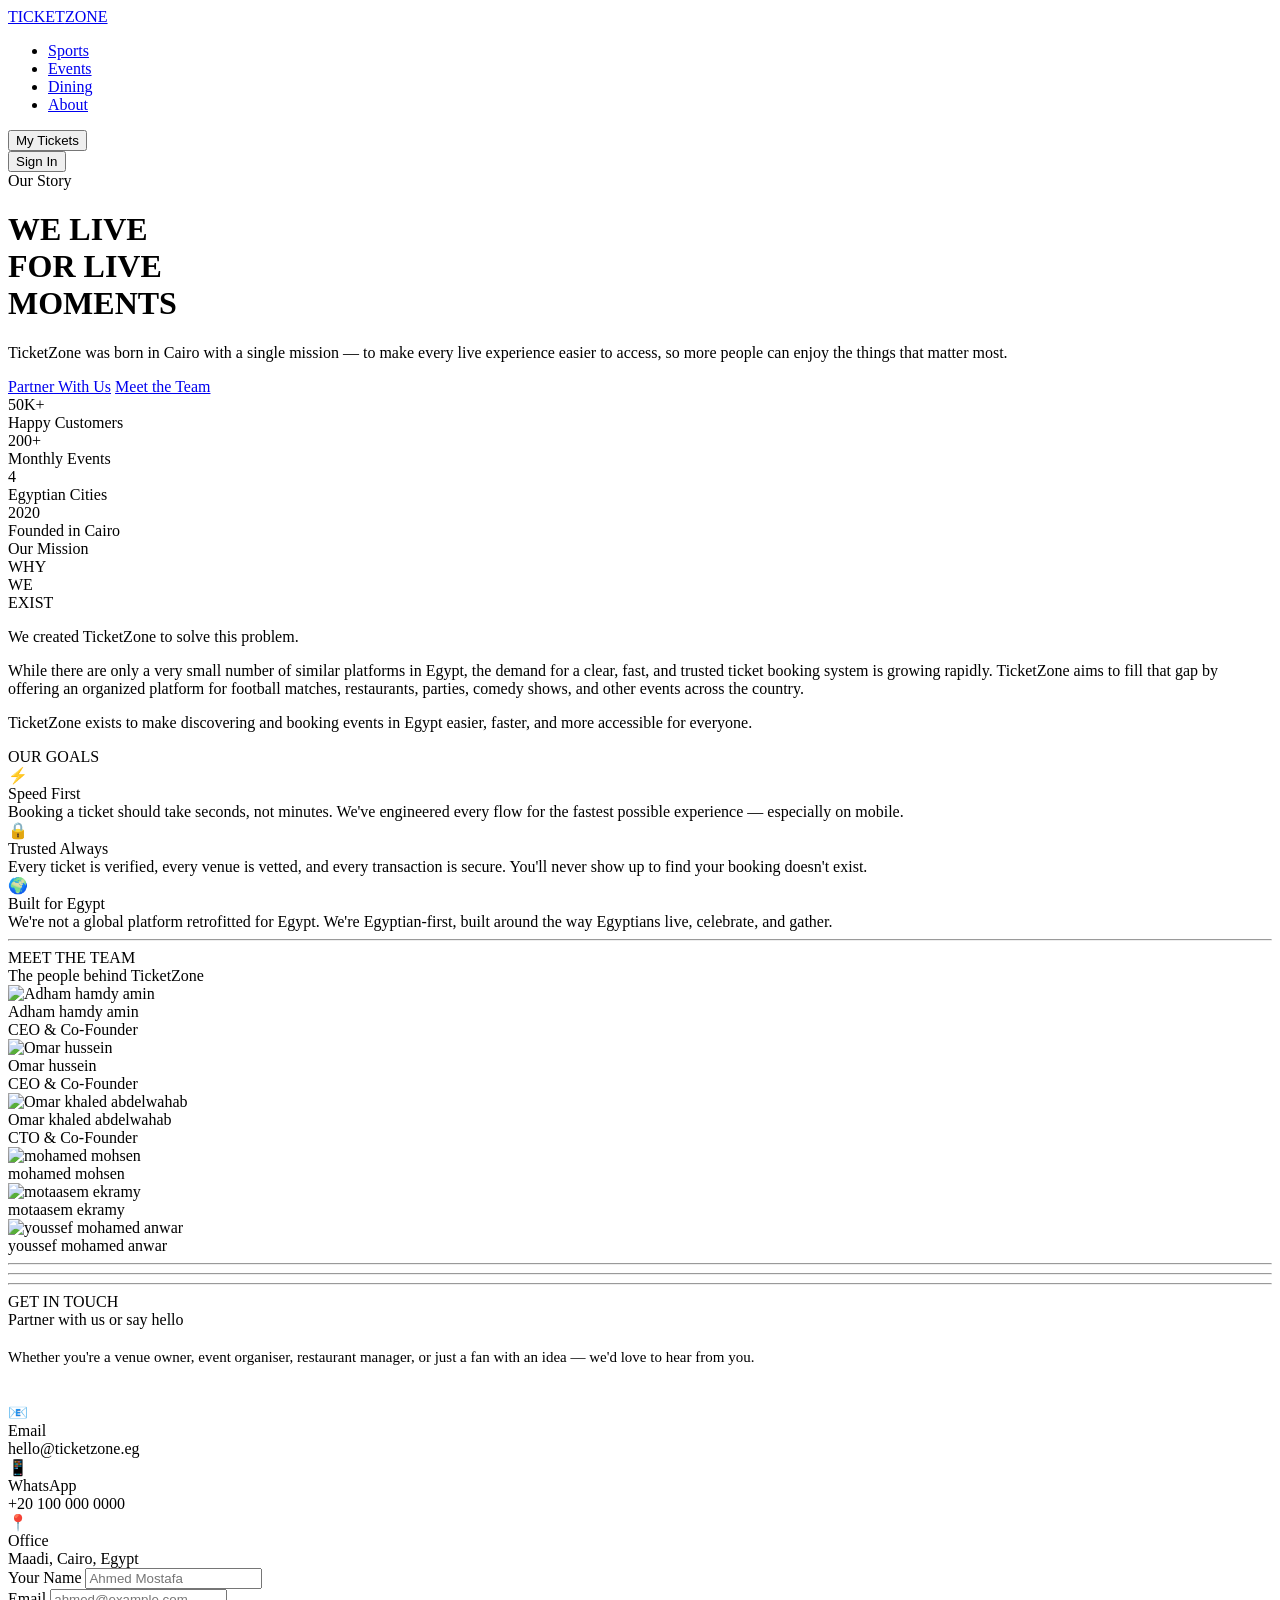
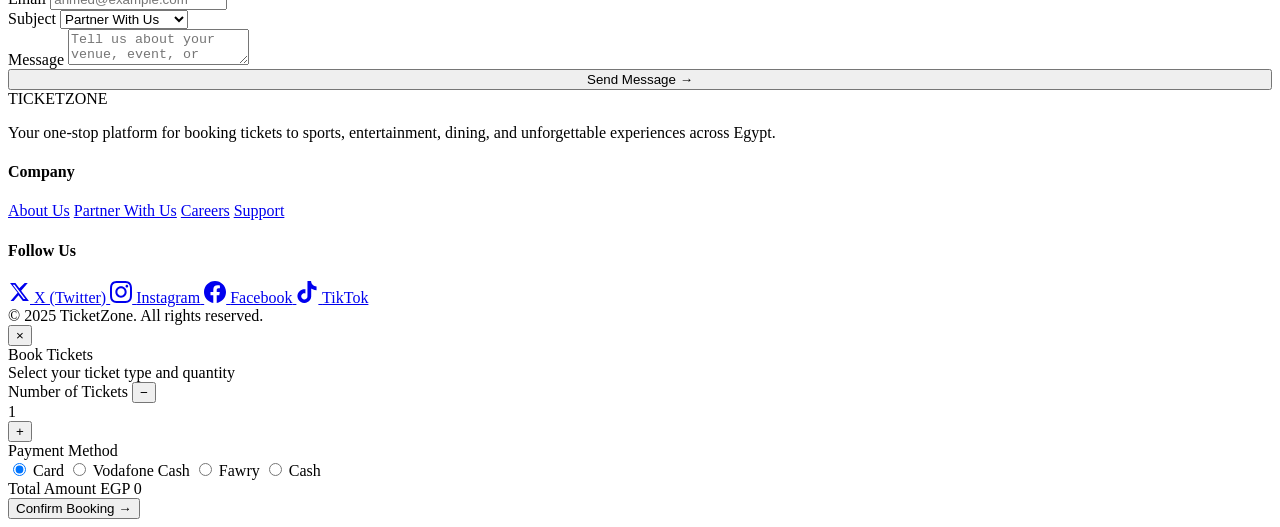
==== commit 3808714c: "Fix stylesheet paths and update support links across multiple HTML files; enable Sanctum middleware " ====
--- a/public/html/about.html
+++ b/public/html/about.html
@@ -4,7 +4,7 @@
     <meta charset="UTF-8" />
     <meta name="viewport" content="width=device-width, initial-scale=1.0" />
     <title>About — TicketZone</title>
-    <link rel="stylesheet" href="/public/css/about.css" />
+    <link rel="stylesheet" href="/css/about.css" />
   </head>
 
   <body>
@@ -18,7 +18,7 @@
       </ul>
       <div class="nav-ctas">
 
-        <a href="" id="myTicketsLink">
+        <a href="my-tickets.html" id="myTicketsLink">
           <button class="nav-cta" onclick="openModal({ name: 'Sign In' })">
             My Tickets
           </button>
@@ -282,7 +282,7 @@
           <a href="about.html">About Us</a>
           <a href="#">Partner With Us</a>
           <a href="#">Careers</a>
-          <a href="#">Support</a>
+          <a href="mailto:domahamdy18@gmail.com">Support</a>
         </div>
         <div class="footer-col">
           <h4>Follow Us</h4>
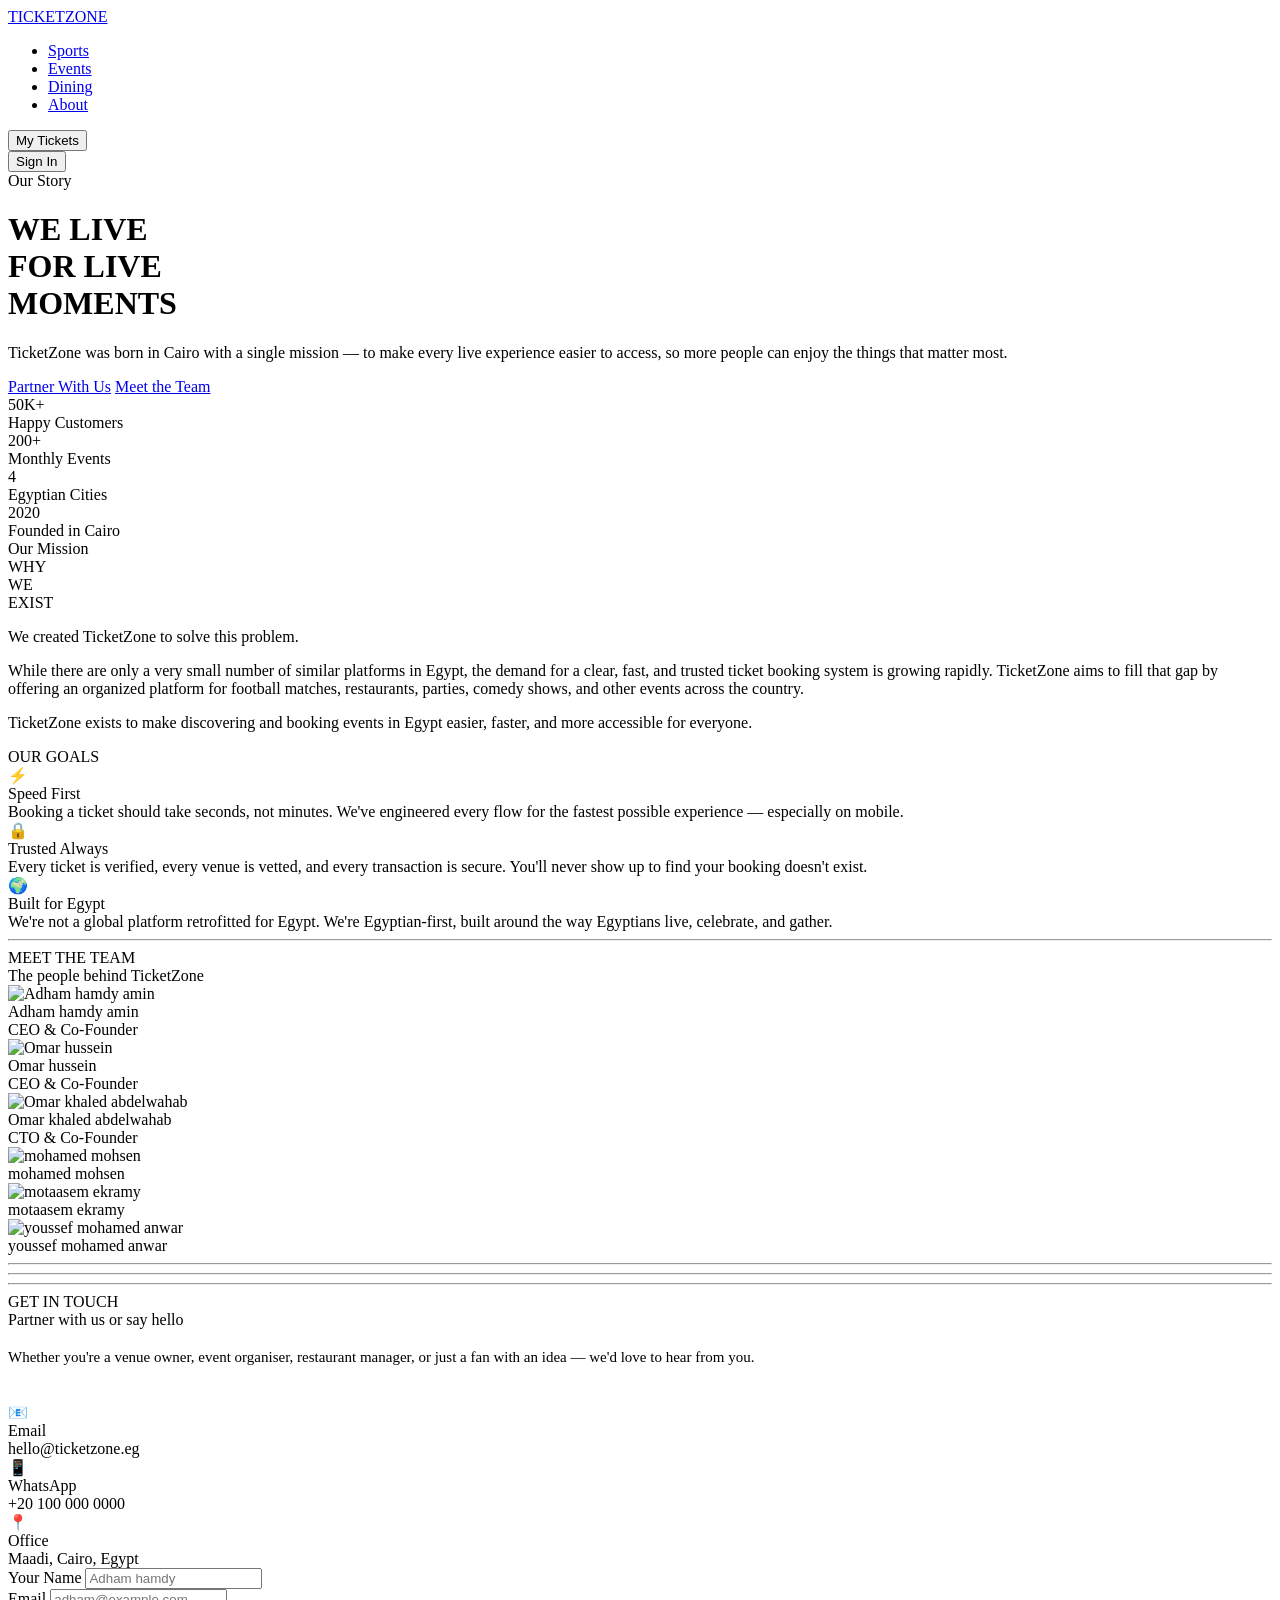
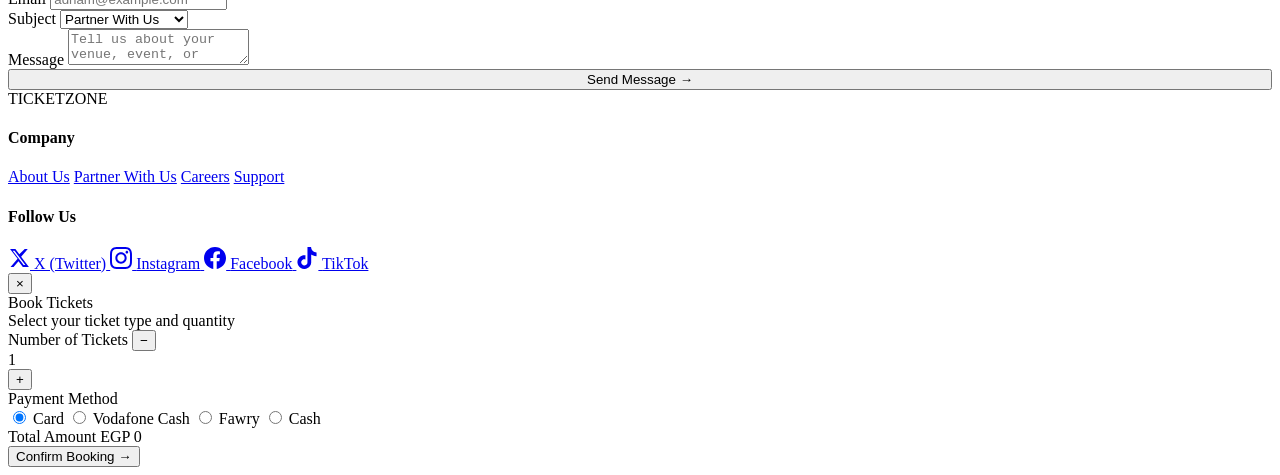
==== commit a6157b76: "Update contact form placeholders, footer links, and ticket pricing across multiple HTML files" ====
--- a/public/html/about.html
+++ b/public/html/about.html
@@ -235,11 +235,11 @@
         <form class="contact-form" onsubmit="handleContact(event)">
           <div class="form-group">
             <label>Your Name</label>
-            <input type="text" placeholder="Ahmed Mostafa" />
+            <input type="text" placeholder="Adham hamdy" />
           </div>
           <div class="form-group">
             <label>Email</label>
-            <input type="email" placeholder="ahmed@example.com" />
+            <input type="email" placeholder="adham@example.com" />
           </div>
           <div class="form-group">
             <label>Subject</label>
@@ -272,16 +272,13 @@
       <div class="footer-grid">
         <div class="footer-brand">
           <span class="logo">TICKET<span>ZONE</span></span>
-          <p>
-            Your one-stop platform for booking tickets to sports, entertainment,
-            dining, and unforgettable experiences across Egypt.
-          </p>
+          
         </div>
         <div class="footer-col">
           <h4>Company</h4>
           <a href="about.html">About Us</a>
-          <a href="#">Partner With Us</a>
-          <a href="#">Careers</a>
+          <a href="mailto:domahamdy18@gmail.com">Partner With Us</a>
+          <a href="mailto:domahamdy18@gmail.com">Careers</a>
           <a href="mailto:domahamdy18@gmail.com">Support</a>
         </div>
         <div class="footer-col">
@@ -346,9 +343,6 @@
           </div>
         </div>
       </div>
-      <div class="footer-bottom">
-        <div>&copy; 2025 TicketZone. All rights reserved.</div>
-      </div>
     </footer>
 
     <div class="modal-overlay" id="modalOverlay" onclick="closeModal(event)">
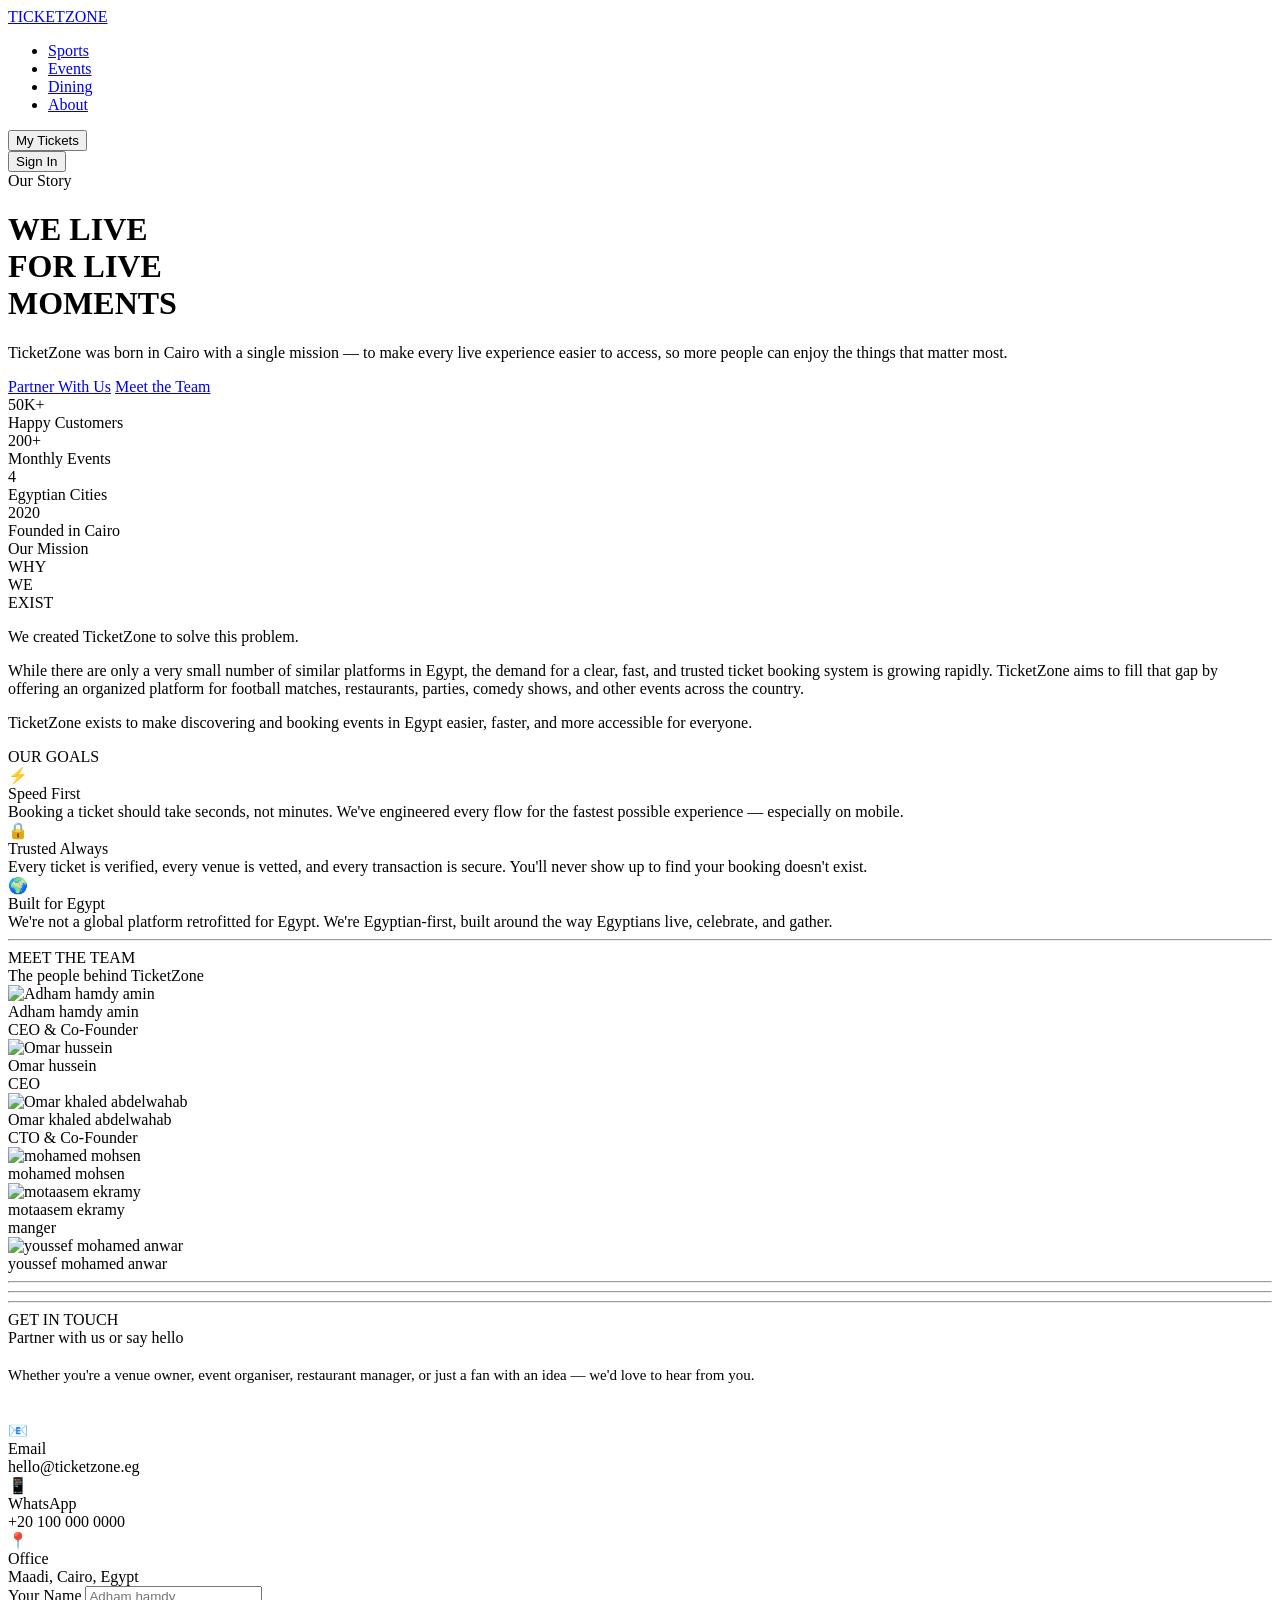
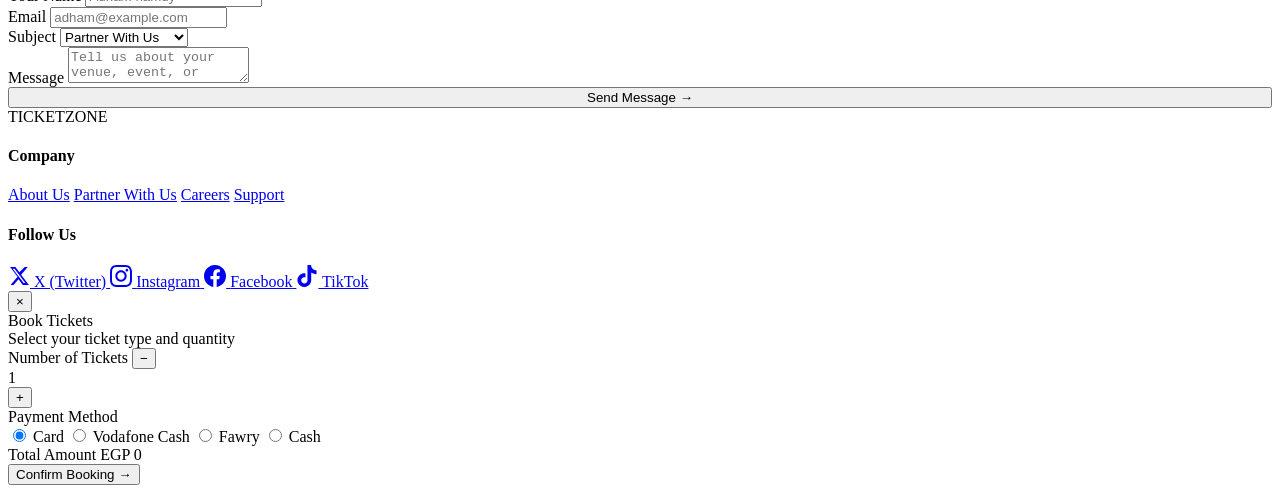
==== commit b46dcd74: "Refactor TicketController: remove commented code, clean up EventSeeder by removing unnecessary comme" ====
--- a/public/html/about.html
+++ b/public/html/about.html
@@ -401,7 +401,7 @@
         },
         {
           name: "Omar hussein",
-          role: "CEO & Co-Founder",
+          role: "CEO",
           bio: "",
           img: "",
         },
@@ -419,7 +419,7 @@
         },
         {
           name: "motaasem ekramy",
-          role: "",
+          role: "manger",
           bio: "",
           img: "",
         },
@@ -512,26 +512,35 @@
         });
       });
 
-      // Profile and Sign In State Management
       document.addEventListener("DOMContentLoaded", () => {
         const isSignedIn = localStorage.getItem("signedIn") === "true";
         const signInLink = document.getElementById("signInLink");
         const profileDropdownBtn = document.getElementById("profileDropdownBtn");
         const myTicketsLink = document.getElementById("myTicketsLink");
 
-        if (isSignedIn) {
-          if (signInLink) signInLink.style.display = "none";
-          if (profileDropdownBtn) profileDropdownBtn.style.display = "block";
-          if (myTicketsLink) {
-            myTicketsLink.href = "#";
-            const btn = myTicketsLink.querySelector("button");
-            btn?.removeAttribute("onclick");
-            if (btn) btn.onclick = () => alert("Redirecting to My Tickets...");
-          }
-        } else {
-          if (signInLink) signInLink.style.display = "block";
-          if (profileDropdownBtn) profileDropdownBtn.style.display = "none";
-        }
+       if (isSignedIn) {
+      const user = JSON.parse(localStorage.getItem('user') || '{}');
+      const nameEl = document.querySelector('.profile-name');
+      const emailEl = document.querySelector('.profile-email');
+      if (nameEl && user.name) nameEl.textContent = user.name;
+      if (emailEl && user.email) emailEl.textContent = user.email;
+
+      if (signInLink) signInLink.style.display = "none";
+      if (profileDropdownBtn)
+          profileDropdownBtn.style.display = "block";
+      if (myTicketsLink) {
+          myTicketsLink.href = "/html/my-tickets.html";
+          const btn = myTicketsLink.querySelector("button");
+          btn?.removeAttribute("onclick");
+          if (btn)
+              btn.onclick = () =>
+                   window.location.href = "/html/my-tickets.html";
+      }
+                } else {
+      if (signInLink) signInLink.style.display = "block";
+      if (profileDropdownBtn)
+          profileDropdownBtn.style.display = "none";
+                }
 
         // Close dropdown when clicking outside
         document.addEventListener("click", (e) => {
